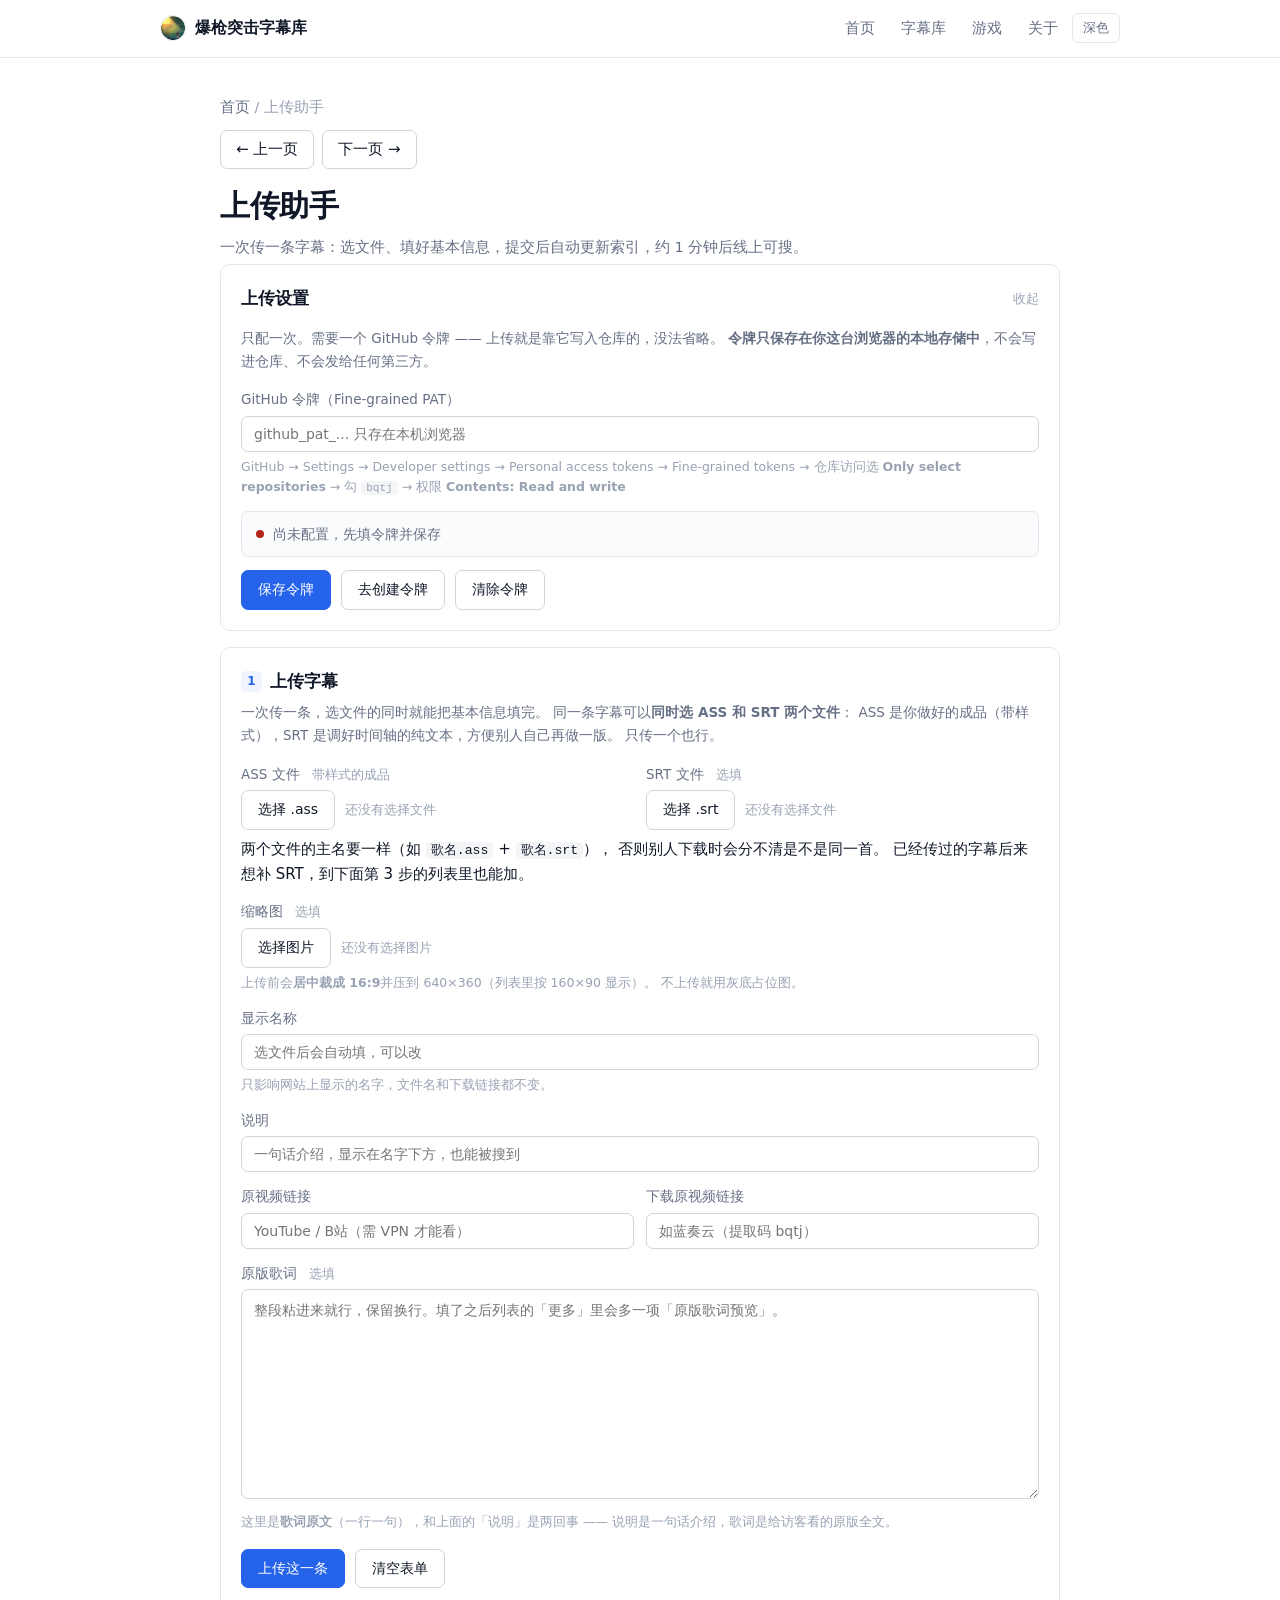
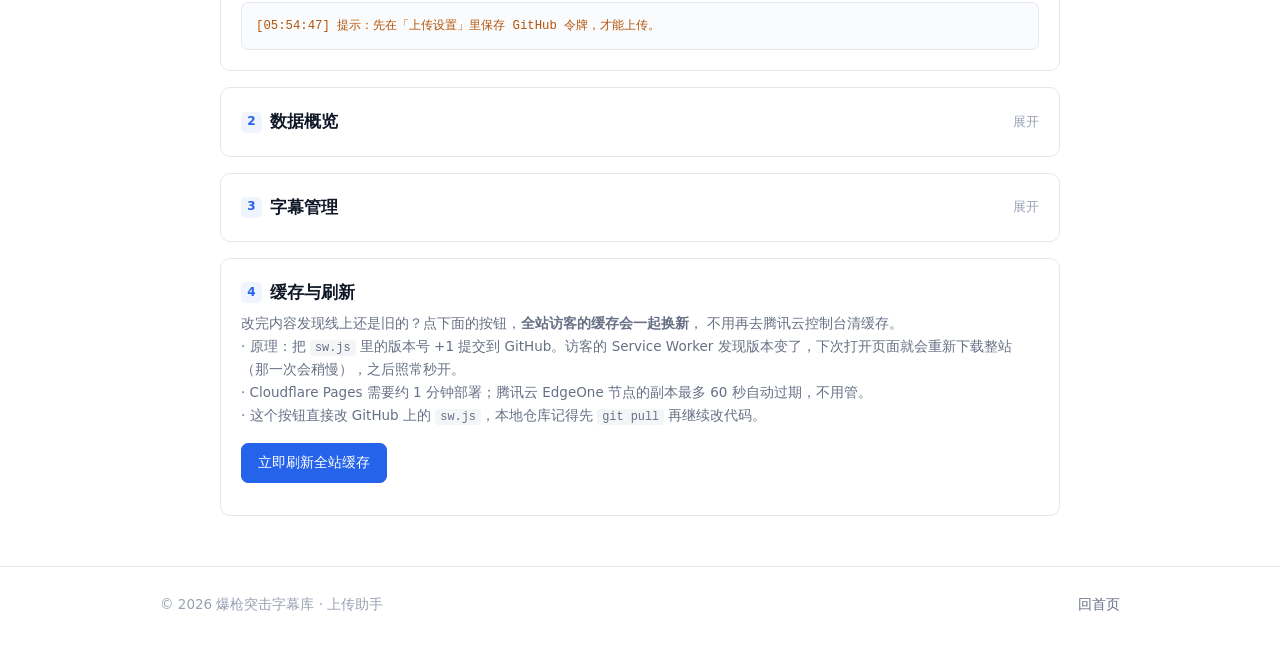
==== admin/index.html @ 5defbaf5 "fix(admin): 分页控件在页数 <=7 时全部列出，避免只跳过一个数字的省略号" ====
<!DOCTYPE html>
<html lang="zh-CN" data-theme="light">
<head>
<meta charset="UTF-8">
<meta name="viewport" content="width=device-width, initial-scale=1">
<title>上传助手 · 爆枪突击字幕库</title>
<meta name="robots" content="noindex, nofollow, noarchive">
<link rel="icon" type="image/png" sizes="32x32" href="/assets/img/favicon-32.png">
<link rel="apple-touch-icon" sizes="180x180" href="/assets/img/favicon-180.png">
<link rel="stylesheet" href="/assets/css/style.css?v=22">
</head>
<body>

<header class="site-header">
  <div class="container">
    <a class="brand" href="https://space.bilibili.com/1421373636" target="_blank" rel="noopener" title="爆枪突击的 B 站主页">
      <img class="brand-logo" src="/assets/img/logo.png" alt="">
      <span>爆枪突击字幕库</span>
    </a>
    <button class="icon-btn nav-toggle" id="navToggle" aria-label="菜单">菜单</button>
    <nav class="nav" id="siteNav">
      <a href="/" data-nav="home">首页</a>
      <a href="/subs/" data-nav="subs">字幕库</a>
      <a href="/games/" data-nav="games">游戏</a>
      <a href="/about" data-nav="about">关于</a>
      <button class="icon-btn" id="themeBtn" aria-label="切换主题">深色</button>
    </nav>
  </div>
</header>

<main class="admin-wrap">

  <div class="page-head">
    <div class="breadcrumb"><a href="/">首页</a> / 上传助手</div>
    <div class="hist-nav">
      <button class="hist-btn" type="button" data-hist="back" title="回上一个页面">← 上一页</button>
      <button class="hist-btn" type="button" data-hist="forward" title="前进到下一个页面">下一页 →</button>
    </div>
    <h1>上传助手</h1>
    <p>一次传一条字幕：选文件、填好基本信息，提交后自动更新索引，约 1 分钟后线上可搜。</p>
  </div>

  <!-- ============ 设置（默认折叠，没配过令牌时自动展开） ============ -->
  <details class="admin-card" id="setupCard">
    <summary>上传设置</summary>
    <p class="hint" style="margin-top:0">
      只配一次。需要一个 GitHub 令牌 —— 上传就是靠它写入仓库的，没法省略。
      <b>令牌只保存在你这台浏览器的本地存储中</b>，不会写进仓库、不会发给任何第三方。
    </p>

    <div class="field">
      <label for="token">GitHub 令牌（Fine-grained PAT）</label>
      <input class="input" type="password" id="token" autocomplete="off" spellcheck="false"
             placeholder="github_pat_... 只存在本机浏览器">
      <div class="tip">
        GitHub → Settings → Developer settings → Personal access tokens → Fine-grained tokens →
        仓库访问选 <b>Only select repositories</b> → 勾 <code>bqtj</code> → 权限 <b>Contents: Read and write</b>
      </div>
    </div>

    <div class="conn" id="connBox" style="margin-bottom:13px">
      <span class="dot-state"></span>
      <span class="conn-msg" id="connMsg">尚未配置</span>
    </div>

    <div class="file-actions">
      <button class="btn btn-primary" id="btnSave">保存令牌</button>
      <a class="btn" href="https://github.com/settings/personal-access-tokens/new" target="_blank" rel="noopener">去创建令牌</a>
      <button class="btn" id="btnForget">清除令牌</button>
    </div>
  </details>

  <!-- ============ ① 上传（一次一条） ============ -->
  <section class="admin-card">
    <h2><span class="num">1</span>上传字幕</h2>

    <p class="hint" style="margin-top:0">
      一次传一条，选文件的同时就能把基本信息填完。
      同一条字幕可以<b>同时选 ASS 和 SRT 两个文件</b>：
      ASS 是你做好的成品（带样式），SRT 是调好时间轴的纯文本，方便别人自己再做一版。
      只传一个也行。
    </p>

    <div class="field-row">
      <div class="field">
        <label for="upAss">ASS 文件 <span class="h2-tail">带样式的成品</span></label>
        <div class="filepick">
          <button class="btn" type="button" data-pick="upAss">选择 .ass</button>
          <span class="filepick-name" id="upAssName">还没有选择文件</span>
        </div>
        <input type="file" id="upAss" accept=".ass,.ssa" hidden>
      </div>
      <div class="field">
        <label for="upSrt">SRT 文件 <span class="h2-tail">选填</span></label>
        <div class="filepick">
          <button class="btn" type="button" data-pick="upSrt">选择 .srt</button>
          <span class="filepick-name" id="upSrtName">还没有选择文件</span>
        </div>
        <input type="file" id="upSrt" accept=".srt" hidden>
      </div>
    </div>
    <div class="tip" style="margin-top:-6px">
      两个文件的主名要一样（如 <code>歌名.ass</code> + <code>歌名.srt</code>），
      否则别人下载时会分不清是不是同一首。
      已经传过的字幕后来想补 SRT，到下面第 3 步的列表里也能加。
    </div>

    <div class="field" style="margin-top:14px">
      <label for="upThumb">缩略图 <span class="h2-tail">选填</span></label>
      <div class="filepick">
        <button class="btn" type="button" data-pick="upThumb">选择图片</button>
        <span class="filepick-name" id="upThumbName">还没有选择图片</span>
      </div>
      <input type="file" id="upThumb" accept="image/*" hidden>
      <div class="tip">
        上传前会<b>居中裁成 16:9</b>并压到 640×360（列表里按 160×90 显示）。
        不上传就用灰底占位图。
      </div>
    </div>
    <div class="preview" id="upThumbPreview" hidden></div>

    <div class="field" style="margin-top:14px">
      <label for="upName">显示名称</label>
      <input class="input" id="upName" maxlength="80" autocomplete="off"
             placeholder="选文件后会自动填，可以改">
      <div class="tip">只影响网站上显示的名字，文件名和下载链接都不变。</div>
    </div>

    <div class="field">
      <label for="upDesc">说明</label>
      <input class="input" id="upDesc" maxlength="120" autocomplete="off"
             placeholder="一句话介绍，显示在名字下方，也能被搜到">
    </div>

    <div class="field-row">
      <div class="field">
        <label for="upVideo">原视频链接</label>
        <input class="input" id="upVideo" autocomplete="off"
               placeholder="YouTube / B站（需 VPN 才能看）">
      </div>
      <div class="field">
        <label for="upVideoDl">下载原视频链接</label>
        <input class="input" id="upVideoDl" autocomplete="off"
               placeholder="如蓝奏云（提取码 bqtj）">
      </div>
    </div>

    <div class="field">
      <label for="upLyrics">原版歌词 <span class="h2-tail">选填</span></label>
      <textarea class="textarea" id="upLyrics" rows="8"
                placeholder="整段粘进来就行，保留换行。填了之后列表的「更多」里会多一项「原版歌词预览」。"></textarea>
      <div class="tip">
        这里是<b>歌词原文</b>（一行一句），和上面的「说明」是两回事 ——
        说明是一句话介绍，歌词是给访客看的原版全文。
      </div>
    </div>

    <div class="file-actions" style="margin-top:16px">
      <button class="btn btn-primary" id="btnUploadOne">上传这一条</button>
      <button class="btn" id="btnClearForm">清空表单</button>
    </div>

    <div class="log" id="log" hidden></div>
  </section>

  <!-- ============ ② 数据概览 + 下载统计（默认折叠） ============ -->
  <details class="admin-card" id="statCard">
    <summary><span class="num">2</span>数据概览</summary>
    <p class="hint" style="margin-top:0">
      下载次数来自访客的真实下载请求。同一访客 12 小时内重复下载同一个文件只计一次，
      所以这个数字更接近「有多少人下过」。
    </p>

    <div class="stats" id="overview" style="margin-bottom:16px">
      <div class="stat"><b>—</b><span>个字幕</span></div>
      <div class="stat"><b>—</b><span>次下载</span></div>
      <div class="stat"><b>—</b><span>最近更新</span></div>
    </div>

    <div class="card-tools">
      <input class="input" type="search" id="statSearch" autocomplete="off"
             placeholder="搜索文件名">
      <button class="btn btn-sm" id="btnReloadStats">刷新</button>
      <a class="btn btn-sm" href="/subs/?sort=count-desc">按下载量排序查看</a>
    </div>

    <div class="result-info" id="statSummary">加载中…</div>
    <div class="table-wrap" id="statTable"></div>
  </details>

  <!-- ============ ③ 字幕管理（展开需密码，默认折叠） ============ -->
  <details class="admin-card" id="mgCard">
    <summary><span class="num">3</span>字幕管理</summary>

    <!-- 未解锁：只显示这一块 -->
    <div id="mgLock">
      <p class="hint" style="margin-top:0">
        这一栏能删除字幕，所以展开时需要访问密码。
      </p>
      <div class="field">
        <label for="mgPwd">访问密码</label>
        <input class="input" type="password" id="mgPwd" autocomplete="off" spellcheck="false"
               placeholder="输入访问密码">
      </div>
      <div class="file-actions">
        <button class="btn btn-primary" id="mgUnlock">解锁</button>
      </div>
      <div class="result-info" id="mgLockMsg" style="margin-top:10px"></div>
    </div>

    <!-- 解锁后才显示 -->
    <div id="mgBody" hidden>
      <p class="hint" style="margin-top:0">
        改显示名称、写说明、填原版歌词、挂原视频 / 下载视频链接，或者删掉不要的字幕。
        <b>改名只改网站上显示的名字</b>，文件名和下载链接都不变。
        说明会显示在名字下方并能被搜索到；
        歌词填了之后，「更多」里才会多一项「原版歌词预览」；两个链接也是<b>填了才会</b>出现。
        每行下面的按钮能<b>补传 / 更换 / 移除 ASS、SRT</b> ——
        两个都有时，列表上的「下载」会让访客自己选。
        改动直接提交到 GitHub，Cloudflare 随后自动部署，约 1 分钟后生效。
      </p>

      <div class="card-tools">
        <input class="input" type="search" id="mgSearch" autocomplete="off"
               placeholder="搜索字幕名 / 说明">
        <button class="btn btn-sm" id="btnReloadMg">刷新列表</button>
        <span class="result-info" id="mgInfo"></span>
      </div>

      <div class="mg-list" id="mgList">
        <div class="result-info">加载中…</div>
      </div>

      <div class="log" id="mgLog" hidden></div>
    </div>
  </details>

  <!-- ============ ④ 缓存与刷新 ============ -->
  <section class="admin-card">
    <h2><span class="num">4</span>缓存与刷新</h2>
    <p class="hint" style="margin-top:0">
      改完内容发现线上还是旧的？点下面的按钮，<b>全站访客的缓存会一起换新</b>，
      不用再去腾讯云控制台清缓存。<br>
      · 原理：把 <code>sw.js</code> 里的版本号 +1 提交到 GitHub。访客的 Service Worker
      发现版本变了，下次打开页面就会重新下载整站（那一次会稍慢），之后照常秒开。<br>
      · Cloudflare Pages 需要约 1 分钟部署；腾讯云 EdgeOne 节点的副本最多 60 秒自动过期，不用管。<br>
      · 这个按钮直接改 GitHub 上的 <code>sw.js</code>，本地仓库记得先 <code>git pull</code> 再继续改代码。
    </p>
    <div class="file-actions">
      <button class="btn btn-primary" id="btnPurgeAll">立即刷新全站缓存</button>
    </div>
    <div class="result-info" id="purgeMsg" style="margin-top:10px"></div>
  </section>

</main>

<!-- 发送状态提示：每次和 GitHub 通信都会亮一下，用来看清请求到底发出去没有 -->
<div class="send-toast" id="sendToast" role="status" aria-live="polite" hidden></div>

<footer class="site-footer">
  <div class="container">
    <div>© <span data-year></span> 爆枪突击字幕库 · 上传助手</div>
    <div><a href="/">回首页</a></div>
  </div>
</footer>

<script src="/assets/js/config.js?v=4"></script>
<script src="/assets/js/site.js?v=24"></script>
<script src="/assets/js/admin.js?v=11"></script>
</body>
</html>
---- assets/css/style.css ----
/* ==========================================================================
   爆枪突击字幕库 — 全站样式
   设计原则：浅色默认、无渐变、无装饰性光晕，尽量简洁。
   改配色只需改下面这两个变量块。
   ========================================================================== */

/* 浅色（默认） */
:root {
  --bg: #ffffff;
  --bg-soft: #fafbfc;
  --surface: #ffffff;
  --surface-2: #f4f5f7;

  --border: #e4e7ec;
  --border-strong: #d0d5dd;

  --text: #101828;
  --text-muted: #667085;
  --text-dim: #98a2b3;

  --accent: #2563eb;
  --accent-soft: #eff4ff;
  --ok: #059669;
  --ok-soft: #ecfdf5;
  --warn: #b45309;
  --warn-soft: #fffbeb;
  --danger: #b42318;
  --danger-soft: #fef3f2;

  --code-bg: #f4f5f7;

  --radius: 10px;
  --radius-sm: 7px;

  --maxw: 1000px;
  --header-h: 58px;

  --font: system-ui, -apple-system, "Segoe UI", "Microsoft YaHei", "PingFang SC",
    "Hiragino Sans GB", sans-serif;
  --font-mono: ui-monospace, "Cascadia Code", Consolas, "Courier New", monospace;
}

/* 深色（用户手动切换后） */
html[data-theme="dark"] {
  --bg: #101216;
  --bg-soft: #14171c;
  --surface: #161a20;
  --surface-2: #1e232b;

  --border: #262c36;
  --border-strong: #39414e;

  --text: #e6e8ec;
  --text-muted: #98a1af;
  --text-dim: #6c7684;

  --accent: #5b91f5;
  --accent-soft: #172236;
  --ok: #34d399;
  --ok-soft: #10281f;
  --warn: #fbbf24;
  --warn-soft: #2a2210;
  --danger: #f97066;
  --danger-soft: #2d1513;

  --code-bg: #1b1f27;
}

/* 切换主题时，让全站元素用同一条过渡曲线一起变色。
   不加这段的话：本身就带 transition 的元素（.btn / .nav a / .icon-btn）在慢慢渐变，
   而 body、.file-row 这些没有 transition 的会瞬间跳变 ——
   切换的那一刹那画面是「有的还在浅色、有的已经黑了」的参差不齐。
   只在切换的 220ms 内挂上 html.theme-anim，所以不影响平时的 hover 动画。

   类名故意写两遍（html.theme-anim.theme-anim）把特异性提到 (0,2,1)。
   实测教训：只写一遍是 (0,1,1)，会和 .nav a / .hero-search input 这类
   「类+标签」选择器打平；它们在文件后面，按顺序反而盖住这里，
   结果那些元素仍旧瞬间跳变（测出来 input 的背景 60ms 就已经是终值）。

   故意不用 !important：文件末尾那条
   「prefers-reduced-motion 时 * { transition: none !important }」还要能生效。 */
html.theme-anim.theme-anim *,
html.theme-anim.theme-anim *::before,
html.theme-anim.theme-anim *::after {
  transition: background-color 0.18s ease, border-color 0.18s ease,
    color 0.18s ease, box-shadow 0.18s ease, fill 0.18s ease, stroke 0.18s ease;
}

* { box-sizing: border-box; }

/* hidden 属性必须能盖过我们自己写的 display。
   浏览器默认的 [hidden] { display: none } 特异性太低，会被 .file-actions{display:flex}
   这类规则覆盖 —— 结果「隐藏」的元素反而一直显示（裁剪框、上传按钮都踩过这个坑）。 */
[hidden] { display: none !important; }

body {
  margin: 0;
  min-height: 100vh;
  font-family: var(--font);
  font-size: 15px;
  line-height: 1.65;
  color: var(--text);
  background: var(--bg);
  -webkit-font-smoothing: antialiased;
}

a { color: var(--accent); text-decoration: none; }
a:hover { text-decoration: underline; }

img { max-width: 100%; display: block; }

/* 去掉浏览器给 <input type="search"> 画的原生清除按钮。
   不去掉的话，它会和字幕库自己那个「×」同时出现，看起来像两个删除号。
   注意：必须分开写 —— 如果在选择器列表里塞进引擎不认识的伪元素（比如 ::-ms-clear），
   整条规则会被直接丢弃，等于没写。 */
input[type="search"]::-webkit-search-cancel-button {
  -webkit-appearance: none;
  appearance: none;
  display: none;
}
input[type="search"]::-webkit-search-decoration {
  -webkit-appearance: none;
  appearance: none;
}

code, kbd { font-family: var(--font-mono); font-size: 0.88em; }
code {
  background: var(--code-bg);
  padding: 1px 5px;
  border-radius: 4px;
}
kbd {
  background: var(--code-bg);
  border: 1px solid var(--border);
  border-radius: 4px;
  padding: 0 5px;
  font-size: 0.85em;
}

.container {
  width: 100%;
  max-width: var(--maxw);
  margin: 0 auto;
  padding: 0 20px;
}

/* ============================ 顶部导航 ============================ */

.site-header {
  position: sticky;
  top: 0;
  z-index: 50;
  height: var(--header-h);
  display: flex;
  align-items: center;
  background: var(--bg);
  border-bottom: 1px solid var(--border);
}

.site-header .container {
  display: flex;
  align-items: center;
  gap: 16px;
}

.brand {
  display: flex;
  align-items: center;
  gap: 9px;
  font-weight: 600;
  font-size: 15.5px;
  color: var(--text);
  white-space: nowrap;
}
.brand:hover { text-decoration: none; }

.brand-logo {
  width: 26px;
  height: 26px;
  border-radius: 50%;
  object-fit: cover;
  flex: 0 0 auto;
  border: 1px solid var(--border);
}

.nav {
  display: flex;
  align-items: center;
  gap: 2px;
  margin-left: auto;
}

.nav a {
  padding: 6px 12px;
  border-radius: var(--radius-sm);
  color: var(--text-muted);
  font-size: 14.5px;
  transition: background 0.14s, color 0.14s;
  white-space: nowrap;
}
.nav a:hover { color: var(--text); background: var(--surface-2); text-decoration: none; }
.nav a.active { color: var(--accent); background: var(--accent-soft); font-weight: 500; }

/* ============================ 按钮 ============================ */

.btn {
  display: inline-flex;
  align-items: center;
  justify-content: center;
  gap: 6px;
  padding: 9px 16px;
  border-radius: var(--radius-sm);
  border: 1px solid var(--border-strong);
  background: var(--surface);
  color: var(--text);
  font-size: 14px;
  line-height: 1.4;   /* 必须显式设：<button> 默认 line-height:normal，而 <a> 会继承 body 的 1.65，两者高度会差 5px */
  font-weight: 500;
  font-family: inherit;
  cursor: pointer;
  transition: background 0.14s, border-color 0.14s, color 0.14s;
  white-space: nowrap;
}
.btn:hover { background: var(--surface-2); text-decoration: none; }
.btn:disabled { opacity: 0.45; cursor: not-allowed; }

.btn-primary {
  background: var(--accent);
  border-color: var(--accent);
  color: #fff;
}
.btn-primary:hover { background: var(--accent); filter: brightness(0.94); }

.btn-sm { padding: 6px 12px; font-size: 13px; }

.btn-danger { border-color: var(--danger); color: var(--danger); }
.btn-danger:hover { background: var(--danger-soft); border-color: var(--danger); }

.icon-btn {
  display: grid;
  place-items: center;
  padding: 5px 10px;
  border: 1px solid var(--border);
  border-radius: var(--radius-sm);
  background: var(--surface);
  color: var(--text-muted);
  cursor: pointer;
  font-size: 13px;
  font-family: inherit;
  transition: 0.14s;
}
.icon-btn:hover { color: var(--text); background: var(--surface-2); }

/* ============================ 首屏 ============================ */

.hero {
  padding: 68px 0 46px;
  text-align: center;
}

.hero h1 {
  margin: 0 0 14px;
  font-size: clamp(28px, 4.6vw, 42px);
  line-height: 1.2;
  font-weight: 700;
  letter-spacing: -0.5px;
}

.hero p.lead {
  margin: 0 auto 28px;
  max-width: 560px;
  color: var(--text-muted);
  font-size: clamp(14.5px, 1.8vw, 16.5px);
}

.hero-search {
  display: flex;
  gap: 8px;
  max-width: 540px;
  margin: 0 auto;
}

.hero-search input {
  flex: 1;
  padding: 11px 15px;
  border-radius: var(--radius-sm);
  border: 1px solid var(--border-strong);
  background: var(--surface);
  color: var(--text);
  font-size: 15px;
  font-family: inherit;
  outline: none;
  transition: border-color 0.14s, box-shadow 0.14s;
}
.hero-search input:focus {
  border-color: var(--accent);
  box-shadow: 0 0 0 3px var(--accent-soft);
}
.hero-search input::placeholder { color: var(--text-dim); }

/* ============================ 区块 ============================ */

.section { padding: 38px 0; }

.section-head {
  display: flex;
  align-items: flex-end;
  justify-content: space-between;
  gap: 16px;
  margin-bottom: 18px;
  flex-wrap: wrap;
}

.section-head h2 {
  margin: 0;
  font-size: 19px;
  font-weight: 600;
}

.section-head .sub {
  margin: 2px 0 0;
  color: var(--text-muted);
  font-size: 13.5px;
}

/* ============================ 页头 ============================ */

.page-head { padding: 38px 0 4px; }

.page-head h1 {
  margin: 0 0 6px;
  font-size: clamp(23px, 3.2vw, 30px);
  font-weight: 700;
  letter-spacing: -0.3px;
}

.page-head p {
  margin: 0;
  color: var(--text-muted);
  font-size: 14.5px;
}

.breadcrumb {
  font-size: 14.5px;
  color: var(--text-dim);
  margin-bottom: 10px;
}
.breadcrumb a { color: var(--text-muted); font-weight: 500; }

/* 面包屑下面那对「上一页 / 下一页」箭头（点击委托在 site.js）。
   用户要求「返回调大」：整个站上唯一用来「返回」的就是上面那条面包屑，
   所以面包屑字号也一并调大，而这对按钮比它再大一点、给足点击区域。
   放在每个带面包屑的页面上（含三个 JS 渲染的详情页）—— 只放管理页的话，
   点「上一页」退到没按钮的页面后，「下一页」就再也找不回来了。 */
.hist-nav { display: flex; gap: 8px; margin: 0 0 12px; }
.hist-btn {
  display: inline-flex;
  align-items: center;
  gap: 6px;
  padding: 8px 15px;
  border: 1px solid var(--border-strong);
  border-radius: var(--radius-sm);
  background: var(--surface);
  color: var(--text);
  font-family: inherit;
  font-size: 15px;
  font-weight: 500;
  line-height: 1.4;      /* <button> 默认 normal，与 <a> 不一行 */
  cursor: pointer;
  transition: background 0.14s, border-color 0.14s, color 0.14s;
}
.hist-btn:hover { background: var(--surface-2); border-color: var(--accent); color: var(--accent); }
.hist-btn:active { background: var(--accent-soft); }

/* ============================ 提示条 ============================ */

.notice {
  display: flex;
  gap: 10px;
  padding: 13px 16px;
  border-radius: var(--radius-sm);
  background: var(--bg-soft);
  border: 1px solid var(--border);
  color: var(--text-muted);
  font-size: 13.5px;
  margin: 16px 0;
  line-height: 1.7;
}
.notice b { color: var(--text); }

/* ============================ 工具栏 ============================ */

.toolbar {
  position: sticky;
  top: var(--header-h);
  z-index: 20;
  padding: 12px 0;
  background: var(--bg);
  border-bottom: 1px solid var(--border);
  margin-bottom: 18px;
}

.toolbar-row {
  display: flex;
  gap: 9px;
  flex-wrap: wrap;
  align-items: center;
}

.search-box {
  position: relative;
  flex: 1 1 300px;
  min-width: 200px;
}

.search-box input {
  width: 100%;
  padding: 10px 36px 10px 13px;
  border-radius: var(--radius-sm);
  border: 1px solid var(--border-strong);
  background: var(--surface);
  color: var(--text);
  font-size: 14.5px;
  font-family: inherit;
  outline: none;
  transition: border-color 0.14s, box-shadow 0.14s;
}
.search-box input:focus {
  border-color: var(--accent);
  box-shadow: 0 0 0 3px var(--accent-soft);
}
.search-box input::placeholder { color: var(--text-dim); }

.search-box .s-clear {
  position: absolute;
  right: 7px;
  top: 50%;
  transform: translateY(-50%);
  border: 0;
  background: none;
  color: var(--text-dim);
  cursor: pointer;
  font-size: 15px;
  line-height: 1;
  padding: 4px 6px;
  border-radius: 4px;
  display: none;
}
.search-box .s-clear:hover { color: var(--text); background: var(--surface-2); }
.search-box.has-value .s-clear { display: block; }

select.control {
  padding: 10px 34px 10px 12px;
  border-radius: var(--radius-sm);
  border: 1px solid var(--border-strong);
  background: var(--surface);
  color: var(--text);
  font-size: 14px;
  font-family: inherit;
  cursor: pointer;
  outline: none;

  /* appearance:none 才能让圆角完全由我们控制（各系统/浏览器一致）。
     代价是原生的小箭头也没了，所以下面用 SVG 自己画一个。 */
  appearance: none;
  -webkit-appearance: none;
  background-image: url("data:image/svg+xml;charset=utf-8,%3Csvg xmlns='http://www.w3.org/2000/svg' width='12' height='8'%3E%3Cpath fill='none' stroke='%23667085' stroke-width='1.6' stroke-linecap='round' stroke-linejoin='round' d='M1 1.5 6 6.5 11 1.5'/%3E%3C/svg%3E");
  background-repeat: no-repeat;
  background-position: right 12px center;
}
select.control:focus { border-color: var(--accent); }

/* 注意：下拉「展开后的选项列表」是操作系统原生渲染的，网页 CSS 改不了它的圆角。
   所以排序那一处改用自定义下拉（见 site.js 的 initDropdown）。 */

/* ============================ 自定义下拉 ============================ */

.dropdown { position: relative; }

.dropdown-toggle {
  display: inline-flex;
  align-items: center;
  justify-content: space-between;
  gap: 10px;
  min-width: 116px;
  padding: 10px 12px;
  border-radius: var(--radius-sm);
  border: 1px solid var(--border-strong);
  background: var(--surface);
  color: var(--text);
  font-size: 14px;
  font-family: inherit;
  line-height: 1.4;
  cursor: pointer;
  white-space: nowrap;
  transition: border-color 0.14s, box-shadow 0.14s;
}
.dropdown-toggle:hover { border-color: var(--text-dim); }
.dropdown-toggle:focus-visible,
.dropdown-toggle[aria-expanded="true"] {
  border-color: var(--accent);
  box-shadow: 0 0 0 3px var(--accent-soft);
  outline: none;
}

.dropdown-arrow {
  flex: 0 0 auto;
  width: 8px;
  height: 8px;
  border-right: 1.6px solid var(--text-muted);
  border-bottom: 1.6px solid var(--text-muted);
  transform: translateY(-2px) rotate(45deg);
  transition: transform 0.16s;
}
.dropdown-toggle[aria-expanded="true"] .dropdown-arrow {
  transform: translateY(1px) rotate(-135deg);
}

/* 展开后的列表：圆角 + 跟站点同一套配色 —— 这正是原生 select 做不到的地方 */
.dropdown-menu {
  position: absolute;
  top: calc(100% + 5px);
  right: 0;
  z-index: 40;
  min-width: 100%;
  margin: 0;
  padding: 5px;
  list-style: none;
  background: var(--surface);
  border: 1px solid var(--border-strong);
  border-radius: var(--radius-sm);
  box-shadow: 0 10px 24px rgba(16, 24, 40, 0.1);
  max-height: 300px;
  overflow: auto;
}

.dropdown-item {
  padding: 8px 10px;
  border-radius: 5px;
  font-size: 13.5px;
  color: var(--text);
  cursor: pointer;
  white-space: nowrap;
}
.dropdown-item:hover { background: var(--surface-2); }
.dropdown-item[aria-selected="true"] {
  color: var(--accent);
  background: var(--accent-soft);
  font-weight: 500;
}

.result-info {
  color: var(--text-muted);
  font-size: 13.5px;
  margin-bottom: 12px;
}
.result-info b { color: var(--text); }

/* ============================ 文件列表 ============================ */

.file-list {
  display: flex;
  flex-direction: column;
  gap: 7px;
}

.file-row {
  display: flex;
  align-items: center;
  gap: 12px;
  padding: 11px 14px;
  background: var(--surface);
  border: 1px solid var(--border);
  border-radius: var(--radius-sm);
  transition: border-color 0.14s;
}
.file-row:hover { border-color: var(--border-strong); }

/* 整行可点（→ 字幕详情页，点击委托在 subs.js）：
   给个可点的光标 + 接近游戏页卡片的 hover 反馈，
   否则鼠标扫过没有任何提示，看不出这行能点。 */
.file-row[data-href] { cursor: pointer; }
.file-row[data-href]:hover { background: var(--surface-2); }

/* 缩略图（有图时替掉格式徐章）。固定成 160×90（16:9）。
   没有缩略图的行用同样尺寸的 .placeholder 占位，这样列表左边缘永远对齐。 */
.file-thumb {
  flex: 0 0 auto;
  width: 160px;
  height: 90px;
  border-radius: 6px;
  border: 1px solid var(--border);
  object-fit: cover;
  background: var(--surface-2);
}

.file-thumb.placeholder {
  display: grid;
  place-items: center;
  font-family: var(--font-mono);
  font-size: 12px;
  font-weight: 600;
  text-transform: uppercase;
  letter-spacing: 0.3px;
  color: var(--text-muted);
}
.file-thumb.placeholder.ass,
.file-thumb.placeholder.ssa { color: var(--accent); }
.file-thumb.placeholder.srt,
.file-thumb.placeholder.vtt { color: var(--ok); }

.file-badge {
  flex: 0 0 auto;
  width: 42px;
  height: 32px;
  border-radius: 5px;
  display: grid;
  place-items: center;
  font-family: var(--font-mono);
  font-size: 11px;
  font-weight: 600;
  text-transform: uppercase;
  letter-spacing: 0.3px;
  background: var(--surface-2);
  border: 1px solid var(--border);
  color: var(--text-muted);
}
.file-badge.ass, .file-badge.ssa { color: var(--accent); }
.file-badge.srt, .file-badge.vtt { color: var(--ok); }

.file-main { flex: 1; min-width: 0; }

.file-name {
  font-weight: 500;
  font-size: 14.5px;
  word-break: break-word;
  line-height: 1.45;
}
/* 名字是进详情页的链接。必须显式压住全局的 a { color: var(--accent) }，
   不然整个字幕库全是蓝字。 */
a.file-name { display: inline-block; color: inherit; text-decoration: none; }
a.file-name:hover { color: var(--accent); text-decoration: underline; }
.file-name mark {
  background: var(--warn-soft);
  color: var(--warn);
  border-radius: 3px;
  padding: 0 2px;
}

.file-sub {
  display: flex;
  gap: 9px;
  flex-wrap: wrap;
  align-items: center;
  margin-top: 3px;
  color: var(--text-dim);
  font-size: 12.5px;
}

/* 管理员写的说明（在文件名下方） */
.file-desc {
  margin-top: 3px;
  color: var(--text-muted);
  font-size: 13px;
  line-height: 1.6;
  word-break: break-word;
}

.file-actions { display: flex; gap: 10px; flex: 0 0 auto; }

/* 「更多」按钮复制成功时会变成「已复制」（3 字），给个最小宽度免得按钮跳一下宽度 */
.more [data-act="more"] { min-width: 66px; }

/* 「更多」菜单 */
.more { position: relative; }

.more-menu {
  position: absolute;
  right: 0;
  top: calc(100% + 6px);
  z-index: 30;
  min-width: 156px;
  padding: 5px;
  display: flex;
  flex-direction: column;
  gap: 2px;
  background: var(--surface);
  border: 1px solid var(--border-strong);
  border-radius: var(--radius-sm);
  box-shadow: 0 10px 24px rgba(16, 24, 40, 0.1);
}
/* 下边放不下时由 bindMoreMenu 挂上 drop-up，改成往上弹 */
.more-menu.drop-up { top: auto; bottom: calc(100% + 6px); }

.more-item {
  display: flex;
  align-items: center;
  gap: 8px;
  padding: 8px 10px;
  border: 0;
  border-radius: 5px;
  background: none;
  color: var(--text);
  font-family: inherit;
  font-size: 13.5px;
  text-align: left;
  white-space: nowrap;
  cursor: pointer;
}
.more-item:hover { background: var(--surface-2); text-decoration: none; }

/* 复制成功后的短暂提示（比单纯变文字更显眼） */
.more-item.copied { color: var(--ok); }

/* 「下载」二选一菜单：一条字幕同时有 ASS 和 SRT 时才出现。
   比普通「更多」菜单宽，而且每项要写清楚两个版本的区别，
   所以允许换行（.more-item 默认是 nowrap）。 */
.more-dl .more-menu { min-width: 238px; }
.more-dl .dl-item {
  flex-direction: column;
  align-items: flex-start;
  gap: 1px;
  white-space: normal;
}
.dl-kind { font-family: var(--font-mono); font-size: 13.5px; font-weight: 600; }
.dl-hint { font-size: 12px; color: var(--text-muted); line-height: 1.5; }

/* 菜单项里的提示看不到（菜单已收起），会挂到「更多」按钮上，这里给它同样的绿色 */
.btn.copied {
  color: var(--ok);
  border-color: var(--ok);
  background: var(--ok-soft);
}

.more-num {
  color: var(--text-dim);
  font-family: var(--font-mono);
  font-size: 11.5px;
}

.tag {
  display: inline-flex;
  align-items: center;
  padding: 1px 8px;
  border-radius: 4px;
  font-size: 12px;
  background: var(--surface-2);
  border: 1px solid var(--border);
  color: var(--text-muted);
  white-space: nowrap;
}

.count-badge {
  display: inline-flex;
  align-items: center;
  padding: 1px 8px;
  border-radius: 4px;
  font-size: 12px;
  background: var(--ok-soft);
  border: 1px solid var(--border);
  color: var(--ok);
  white-space: nowrap;
}

/* ============================ 空态 / 加载 ============================ */

.empty {
  padding: 56px 20px;
  text-align: center;
  color: var(--text-muted);
  border: 1px dashed var(--border-strong);
  border-radius: var(--radius);
}
.empty .big { font-size: 15px; font-weight: 600; color: var(--text-dim); margin-bottom: 8px; }
.empty h3 { margin: 0 0 6px; color: var(--text); font-size: 16px; font-weight: 600; }
.empty p { margin: 0 auto; font-size: 14px; max-width: 520px; }

.spinner {
  width: 22px;
  height: 22px;
  margin: 36px auto;
  border: 2px solid var(--border-strong);
  border-top-color: var(--accent);
  border-radius: 50%;
  animation: spin 0.7s linear infinite;
}
@keyframes spin { to { transform: rotate(360deg); } }

/* ============================ 分页 ============================ */

.pager {
  display: flex;
  gap: 5px;
  justify-content: center;
  align-items: center;
  flex-wrap: wrap;
  margin: 26px 0 8px;
}
.pager button {
  min-width: 34px;
  height: 34px;
  padding: 0 10px;
  border-radius: var(--radius-sm);
  border: 1px solid var(--border);
  background: var(--surface);
  color: var(--text-muted);
  font-family: inherit;
  font-size: 13.5px;
  cursor: pointer;
  transition: 0.14s;
}
.pager button:hover:not(:disabled) { background: var(--surface-2); color: var(--text); }
.pager button.active {
  background: var(--accent);
  border-color: var(--accent);
  color: #fff;
  font-weight: 600;
}
.pager button:disabled { opacity: 0.35; cursor: not-allowed; }
.pager .gap { color: var(--text-dim); padding: 0 3px; }

/* ============================ 页脚 ============================ */

.site-footer {
  margin-top: 50px;
  padding: 26px 0 38px;
  border-top: 1px solid var(--border);
  color: var(--text-dim);
  font-size: 13.5px;
}
.site-footer .container {
  display: flex;
  justify-content: space-between;
  gap: 16px;
  flex-wrap: wrap;
}
.site-footer a { color: var(--text-muted); }
.site-footer a:hover { color: var(--accent); }

/* ==========================================================================
   上传助手 /admin/
   ========================================================================== */

.admin-wrap { max-width: 880px; margin: 0 auto; padding: 0 20px; }

.admin-card {
  background: var(--surface);
  border: 1px solid var(--border);
  border-radius: var(--radius);
  padding: 20px;
  margin-bottom: 16px;
}

.admin-card > h2 {
  margin: 0 0 6px;
  font-size: 16.5px;
  font-weight: 600;
  display: flex;
  align-items: center;
  gap: 8px;
}
.admin-card > h2 .num,
details.admin-card > summary .num {
  width: 21px;
  height: 21px;
  border-radius: 5px;
  display: grid;
  place-items: center;
  background: var(--accent-soft);
  color: var(--accent);
  font-size: 12px;
  font-weight: 700;
  flex: 0 0 auto;
}
.admin-card > p.hint {
  margin: 0 0 16px;
  color: var(--text-muted);
  font-size: 13.5px;
  line-height: 1.7;
}

/* 卡片内的工具行：搜索框 + 按钮 + 计数 */
.card-tools {
  display: flex;
  gap: 8px;
  flex-wrap: wrap;
  align-items: center;
  margin-bottom: 14px;
}
.card-tools .input { flex: 1 1 200px; width: auto; }
.card-tools .result-info { margin: 0; }

.field { margin-bottom: 13px; }
.field label {
  display: block;
  margin-bottom: 5px;
  font-size: 13.5px;
  color: var(--text-muted);
}
.field .tip { font-size: 12.5px; color: var(--text-dim); margin-top: 5px; line-height: 1.65; }

.input, .textarea, select.input {
  width: 100%;
  padding: 9px 12px;
  border-radius: var(--radius-sm);
  border: 1px solid var(--border-strong);
  background: var(--bg);
  color: var(--text);
  font-size: 14px;
  font-family: inherit;
  outline: none;
  transition: border-color 0.14s, box-shadow 0.14s;
}
.input:focus, .textarea:focus {
  border-color: var(--accent);
  box-shadow: 0 0 0 3px var(--accent-soft);
}

/* 多行输入（如游戏的「详细介绍」）。
   只允许竖向拉：允许横向拉的话，用户一拖就把整页撑出横向滚动条。 */
.textarea { resize: vertical; min-height: 104px; line-height: 1.7; }

.field-row { display: flex; gap: 12px; flex-wrap: wrap; }
.field-row > .field { flex: 1 1 220px; margin-bottom: 13px; }

/* 拖拽区 */
.drop {
  border: 1.5px dashed var(--border-strong);
  border-radius: var(--radius);
  padding: 36px 20px;
  text-align: center;
  cursor: pointer;
  transition: 0.16s;
  background: var(--bg-soft);
}
.drop:hover, .drop.over {
  border-color: var(--accent);
  background: var(--accent-soft);
}
.drop b { display: block; margin-bottom: 4px; font-size: 15px; font-weight: 600; }
.drop span { color: var(--text-dim); font-size: 13px; font-family: var(--font-mono); }

/* 待上传文件行 */
.up-list { display: flex; flex-direction: column; gap: 7px; margin-top: 14px; }

.up-row {
  display: flex;
  align-items: center;
  gap: 11px;
  padding: 10px 13px;
  border-radius: var(--radius-sm);
  background: var(--bg-soft);
  border: 1px solid var(--border);
  flex-wrap: wrap;
}

.up-icon {
  flex: 0 0 auto;
  min-width: 40px;
  padding: 3px 6px;
  border-radius: 5px;
  text-align: center;
  font-family: var(--font-mono);
  font-size: 11px;
  font-weight: 600;
  text-transform: uppercase;
  background: var(--surface-2);
  border: 1px solid var(--border);
  color: var(--text-muted);
}

.up-row .up-main { flex: 1 1 220px; min-width: 0; }
.up-row .up-name { font-size: 13.8px; font-weight: 500; word-break: break-all; line-height: 1.4; }
.up-row .up-sub {
  display: flex;
  gap: 8px;
  flex-wrap: wrap;
  align-items: center;
  margin-top: 3px;
  font-size: 12.5px;
  color: var(--text-dim);
}
.up-row .up-act { display: flex; gap: 6px; flex: 0 0 auto; }

/* 字幕管理列表 */
.mg-list { display: flex; flex-direction: column; gap: 10px; }

.mg-row {
  padding: 12px 14px;
  border: 1px solid var(--border);
  border-radius: var(--radius-sm);
  background: var(--bg-soft);
}

.mg-row .mg-head { display: flex; align-items: center; gap: 11px; }
.mg-row .mg-toggle { flex: 0 0 auto; margin-left: auto; }
/* ⚠️ .mg-row / .mg-head 是游戏管理页也用的类名，下面这一整段只在字幕管理
   （#mgList）里生效 —— 不然游戏列表的整行会白得一个手型光标，
   而它其实点不动（那边没有展开/收起这回事）。 */
#mgList .mg-head { cursor: pointer; }

/* 每行默认**收起**（用户反馈「现在显示的太多，不好找」）——
   一行摊开是六个输入框 + 一排按钮，接近 600px 高，93 条根本翻不动。
   点「编辑」（或点整行头部）才展开，再点一次「收起」。
   ⚠️ 收起只是 display:none：输入框仍在 DOM 里，所以
   captureDrafts() 收集未保存内容、以及草稿回填都不受影响。 */
#mgList .mg-row:not(.open) .mg-edit,
#mgList .mg-row:not(.open) .mg-tools,
#mgList .mg-row:not(.open) .mg-crop { display: none; }

/* 管理行左侧的缩略图预览（与公开列表同尺寸） */
.mg-row .mg-thumb {
  flex: 0 0 auto;
  width: 160px;
  height: 90px;
  border-radius: 6px;
  border: 1px solid var(--border);
  background: var(--surface-2);
  display: grid;
  place-items: center;
  overflow: hidden;
  font-family: var(--font-mono);
  font-size: 11px;
  font-weight: 600;
  text-transform: uppercase;
  letter-spacing: 0.3px;
  color: var(--text-muted);
}
.mg-row .mg-thumb img { width: 100%; height: 100%; object-fit: cover; }

/* 缩略图操作行 */
.mg-tools {
  display: flex;
  gap: 8px;
  flex-wrap: wrap;
  align-items: center;
  margin-top: 9px;
}
.mg-note { font-size: 12.5px; color: var(--text-dim); }
.mg-note.err { color: var(--danger); }

/* 待确认的裁剪预览 */
.mg-crop {
  display: flex;
  gap: 12px;
  align-items: center;
  flex-wrap: wrap;
  margin-top: 10px;
  padding: 10px 12px;
  border: 1px solid var(--border);
  border-radius: var(--radius-sm);
  background: var(--surface);
}
.mg-crop-img {
  width: 320px;
  height: 180px;
  object-fit: cover;
  border-radius: 5px;
  border: 1px solid var(--border);
  flex: 0 0 auto;
}
.mg-crop-side { flex: 1 1 230px; min-width: 0; }
.mg-crop-note {
  font-size: 12.5px;
  color: var(--text-muted);
  line-height: 1.7;
  margin-bottom: 9px;
}

.mg-row .mg-edit {
  display: flex;
  flex-direction: column;
  gap: 8px;
  margin-top: 11px;
}
.mg-row .mg-edit .input { width: 100%; background: var(--surface); }
.mg-row .mg-btns { display: flex; gap: 8px; flex-wrap: wrap; margin-top: 2px; }

/* 原版歌词：单独一块、能往下展开的文本框。
   用户明确要求「添加原歌词时应该往下打开，而不是一行输出完，和描述分开」——
   所以它是一块带虚线框的独立区域，夹在「说明」和「链接」之间。 */
.mg-row .mg-lyrics {
  margin-top: 3px;
  padding: 10px 12px;
  border: 1px dashed var(--border-strong);
  border-radius: var(--radius-sm);
  background: var(--surface);
}
.mg-lyrics-head {
  display: flex;
  flex-wrap: wrap;
  align-items: baseline;
  gap: 6px;
  margin-bottom: 7px;
  font-size: 12.5px;
  color: var(--text-muted);
}
.mg-lyrics-head .h2-tail { margin-left: 0; font-size: 12px; }
.mg-row .mg-lyrics .textarea {
  width: 100%;
  min-height: 96px;
  font-size: 13.5px;
  line-height: 1.75;
}

/* 这条字幕现有的文件版本（ASS / SRT） */
.mg-variants { display: inline-flex; align-items: center; gap: 5px; }
.mg-variants b {
  padding: 2px 7px;
  border: 1px solid var(--border);
  border-radius: 4px;
  background: var(--surface);
  font-family: var(--font-mono);
  font-size: 11.5px;
  font-weight: 600;
  color: var(--text-muted);
}
.mg-variants .v-ass { border-color: var(--accent); background: var(--accent-soft); color: var(--accent); }
.mg-variants .v-srt { border-color: var(--ok); background: var(--ok-soft); color: var(--ok); }
.mg-variants .v-none { color: var(--text-dim); }

/* ============================ 原版歌词页 ============================ */
/* /subs/lyrics/?id=xxx —— 从列表「更多 → 原版歌词预览」点进来看到的那一页 */

.ly-meta {
  display: flex;
  flex-wrap: wrap;
  gap: 7px;
  margin: 10px 0 2px;
  font-size: 13px;
  color: var(--text-dim);
}

.ly-sec {
  margin-top: 16px;
  padding: 18px 20px;
  background: var(--surface);
  border: 1px solid var(--border);
  border-radius: var(--radius);
}
.ly-sec > h2 { margin: 0 0 10px; font-size: 16px; font-weight: 600; }

/* 歌词是站主粘进来的纯文本，靠 pre-wrap 保留换行（不用 <br> 拼） */
.ly-text {
  white-space: pre-wrap;
  word-break: break-word;
  font-size: 14.5px;
  line-height: 1.95;
  color: var(--text);
}

.ly-actions {
  display: flex;
  flex-wrap: wrap;
  gap: 10px;
  margin-top: 18px;
}

.state {
  display: inline-flex;
  align-items: center;
  padding: 1px 8px;
  border-radius: 4px;
  font-size: 11.5px;
  font-weight: 500;
  border: 1px solid var(--border);
  background: var(--surface-2);
  color: var(--text-dim);
}
.state.ok { background: var(--ok-soft); color: var(--ok); }
.state.err { background: var(--danger-soft); color: var(--danger); }
.state.busy { background: var(--accent-soft); color: var(--accent); }
.state.skip, .state.wait { background: var(--surface-2); color: var(--text-dim); }

.bar {
  height: 3px;
  border-radius: 999px;
  background: var(--surface-2);
  overflow: hidden;
  margin-top: 6px;
}
.bar > i {
  display: block;
  height: 100%;
  width: 0;
  background: var(--accent);
  transition: width 0.2s;
}

/* 连接状态 */
.conn {
  display: flex;
  align-items: center;
  gap: 9px;
  padding: 11px 14px;
  border-radius: var(--radius-sm);
  background: var(--bg-soft);
  border: 1px solid var(--border);
  font-size: 13.5px;
  flex-wrap: wrap;
}
.conn .dot-state {
  width: 8px;
  height: 8px;
  border-radius: 50%;
  background: var(--text-dim);
  flex: 0 0 auto;
}
.conn.on .dot-state { background: var(--ok); }
.conn.off .dot-state { background: var(--danger); }
.conn .conn-msg { flex: 1 1 190px; color: var(--text-muted); }
.conn .conn-msg b { color: var(--text); }

/* 发送状态提示（两个管理页共用）。
   每次和 GitHub 通信都会亮一下 —— 国内访问 api.github.com 经常慢或超时，
   得能一眼看出「请求到底发出去没有、GitHub 有没有回应」。
   固定在底部中间，pointer-events:none 所以不挡操作。 */
.send-toast {
  position: fixed;
  left: 50%;
  bottom: 18px;
  transform: translateX(-50%);
  z-index: 60;
  max-width: min(92vw, 460px);
  padding: 9px 16px;
  border-radius: 999px;
  border: 1px solid var(--border-strong);
  background: var(--surface);
  color: var(--text);
  font-size: 13.5px;
  line-height: 1.5;
  text-align: center;
  box-shadow: 0 10px 26px rgba(16, 24, 40, 0.18);
  pointer-events: none;
}
.send-toast.sending { border-color: var(--accent); color: var(--accent); }
.send-toast.ok { border-color: var(--ok); color: var(--ok); }
.send-toast.bad { border-color: var(--danger); color: var(--danger); }

/* 保存/发送类按钮的忙碌态：禁用后文字换成「发送中…」，避免连点发两次 */
.btn[aria-busy="true"] { opacity: 0.7; cursor: default; }

/* 日志 / 代码块 */
.log {
  margin-top: 14px;
  max-height: 250px;
  overflow: auto;
  padding: 12px 14px;
  border-radius: var(--radius-sm);
  background: var(--bg-soft);
  border: 1px solid var(--border);
  font-family: var(--font-mono);
  font-size: 12.3px;
  line-height: 1.8;
  color: var(--text-muted);
  white-space: pre-wrap;
  word-break: break-all;
}
.log .l-ok { color: var(--ok); }
.log .l-err { color: var(--danger); }
.log .l-info { color: var(--accent); }
.log .l-warn { color: var(--warn); }

/* ============================ 下载统计表 ============================ */

.table-wrap { overflow-x: auto; }

.stat-table {
  width: 100%;
  border-collapse: collapse;
  font-size: 13.5px;
}
.stat-table th,
.stat-table td {
  padding: 9px 11px;
  text-align: left;
  border-bottom: 1px solid var(--border);
  vertical-align: top;
}
.stat-table th {
  color: var(--text-dim);
  font-weight: 500;
  font-size: 12.5px;
  white-space: nowrap;
}
.stat-table td.num {
  text-align: right;
  font-family: var(--font-mono);
  font-weight: 600;
  white-space: nowrap;
}
.stat-table tbody tr:hover td { background: var(--bg-soft); }
.stat-table .path-cell {
  font-family: var(--font-mono);
  font-size: 11.5px;
  color: var(--text-dim);
  word-break: break-all;
}
.stat-table .bar-cell { width: 80px; }
.stat-table .mini-bar {
  height: 4px;
  border-radius: 999px;
  background: var(--accent);
  min-width: 3px;
}

/* ============================ 概览小卡片 ============================ */

.stats {
  display: grid;
  grid-template-columns: repeat(auto-fit, minmax(140px, 1fr));
  gap: 10px;
}

.stat {
  background: var(--bg-soft);
  border: 1px solid var(--border);
  border-radius: var(--radius);
  padding: 16px 14px;
  text-align: center;
}
.stat b {
  display: block;
  font-size: 22px;
  font-weight: 700;
  color: var(--accent);
  font-variant-numeric: tabular-nums;
}
.stat span {
  display: block;
  margin-top: 2px;
  color: var(--text-muted);
  font-size: 12.5px;
}

/* ============================ 折叠块 ============================ */

details.admin-card > summary {
  cursor: pointer;
  font-size: 16.5px;
  font-weight: 600;
  list-style: none;
  display: flex;
  align-items: center;
  gap: 8px;
}
details.admin-card > summary::-webkit-details-marker { display: none; }
details.admin-card > summary::after {
  content: '展开';
  margin-left: auto;
  font-size: 12.5px;
  font-weight: 400;
  color: var(--text-dim);
}
details.admin-card[open] > summary::after { content: '收起'; }
details.admin-card[open] > summary { margin-bottom: 14px; }

/* ============================ 游戏页 ============================ */

.game-list { display: flex; flex-direction: column; gap: 12px; }

/* 整张卡片 = 一个进详情页的链接。

   2026-09-21 的两次修改（都是用户反馈）：
   1. 以前头部点一下是「展开截图」，云盘一多下面会排出一行「复制提取码 xxx」按钮，很难看。
      截图和详细介绍移到了详情页。
   2. 后来连下面那排「选择云盘下载 + 查看详情」也去掉了（「移除下面两个，必须打开详情」）——
      现在整张卡只有 .game-head，点哪里都进详情页。

   注意：.game-head 现在是唯一可见块，**四角都要圆**。 */
.game-card {
  background: var(--surface);
  border: 1px solid var(--border);
  border-radius: var(--radius-sm);
  transition: border-color 0.14s;
}
.game-card:hover { border-color: var(--border-strong); }

.game-head {
  display: flex;
  align-items: center;
  gap: 12px;
  padding: 11px 14px;
  border-radius: var(--radius-sm);
  color: var(--text);
  text-decoration: none;
}
.game-head:hover { background: var(--surface-2); text-decoration: none; }
.game-head:focus-visible {
  outline: none;
  box-shadow: inset 0 0 0 3px var(--accent-soft);
}

.game-cover {
  flex: 0 0 auto;
  width: 160px;
  height: 90px;
  border-radius: 6px;
  border: 1px solid var(--border);
  object-fit: cover;
  background: var(--surface-2);
}
.game-cover.placeholder {
  display: grid;
  place-items: center;
  font-family: var(--font-mono);
  font-size: 12px;
  font-weight: 600;
  letter-spacing: 0.3px;
  color: var(--text-muted);
}

.game-main { flex: 1 1 auto; min-width: 0; }
.game-name { font-size: 15.5px; font-weight: 600; color: var(--text); }
.game-brief { font-size: 13.5px; color: var(--text-muted); margin-top: 3px; }
.game-sub {
  display: flex;
  flex-wrap: wrap;
  gap: 7px;
  margin-top: 6px;
  font-size: 13px;
  color: var(--text-dim);
}

/* 头部右边的「详情」标签。点击由外层那个 <a> 负责，它只是个视觉提示。
   做成主色（用户要求「详情换个颜色」）——
   卡片上已经没有别的按钮了，它是唯一告诉人「这里可以点」的东西。 */
.game-go {
  flex: 0 0 auto;
  padding: 4px 12px;
  border: 1px solid var(--accent);
  border-radius: var(--radius-sm);
  background: var(--accent-soft);
  font-size: 13px;
  font-weight: 500;
  color: var(--accent);
}
.game-head:hover .game-go { background: var(--accent); color: #fff; }

/* 截图网格：点一下开灯箱 */
.shots {
  display: grid;
  grid-template-columns: repeat(auto-fill, minmax(150px, 1fr));
  gap: 10px;
}
.shots a {
  display: block;
  border: 1px solid var(--border);
  border-radius: 6px;
  overflow: hidden;
  background: var(--surface-2);
}
.shots a:hover { border-color: var(--border-strong); }
.shots img { display: block; width: 100%; height: auto; }

.lightbox {
  position: fixed;
  inset: 0;
  z-index: 90;
  display: grid;
  place-items: center;
  padding: 22px;
  background: rgba(0, 0, 0, 0.82);
  cursor: zoom-out;
}
.lightbox img { max-width: 100%; max-height: 100%; border-radius: 4px; }

/* ============================ 游戏详情页 ============================ */
/* /games/detail.html?id=xxx —— 列表卡片点进来看到的那一页。
   列表只留简介，这里放完整信息：大封面 + 下载 + 详细介绍 + 截图。 */

/* 详情页大封面。
   ★ 用 `width: auto` 而不是 `width: 100%`：
   封面图是上传时压缩过的小图（实测这一张只有 308×173），按 `width:100%` 会被拉到
   781px 宽 —— 放大 2.5 倍，看着就是糊的（用户反馈）。
   改成原尺寸显示（窄屏时靠 max-width 自动缩），**绝不放大**。
   想要大的封面就得传一张尺寸更大的图，这方面改 CSS 没用。 */
.gd-cover {
  width: auto;
  max-width: 100%;
  height: auto;
  max-height: 60vh;
  margin-inline: auto;      /* 比容器窄时居中，不要贴左边 */
  object-fit: contain;
  border: 1px solid var(--border);
  border-radius: var(--radius);
  background: var(--surface-2);
}
/* 没传封面时的占位块：没有原始尺寸可依，固定成 16:9 的一块 */
.gd-cover.placeholder {
  display: grid;
  place-items: center;
  width: 100%;
  aspect-ratio: 16 / 9;
  max-height: 280px;
  font-family: var(--font-mono);
  font-size: 13px;
  font-weight: 600;
  letter-spacing: 0.3px;
  color: var(--text-muted);
}

.gd-meta {
  display: flex;
  flex-wrap: wrap;
  gap: 7px;
  margin-top: 12px;
  font-size: 13px;
  color: var(--text-dim);
}

/* 每一块内容用同一张卡片包起来，和列表页的 .game-card 一个视觉体系 */
.gd-sec {
  margin-top: 18px;
  padding: 18px;
  background: var(--surface);
  border: 1px solid var(--border);
  border-radius: var(--radius);
}
.gd-sec > h2 {
  margin: 0 0 6px;
  font-size: 16px;
  font-weight: 600;
}
.gd-hint {
  margin: 0 0 14px;
  font-size: 13px;
  color: var(--text-muted);
  line-height: 1.7;
}
.gd-sec > .gd-hint:last-child { margin-bottom: 0; }

/* 详细介绍：站主写的是纯文本，一段一个 <p>（见 game-detail.js） */
.gd-text { font-size: 14.5px; line-height: 1.85; color: var(--text); }
.gd-text p { margin: 0 0 12px; }
.gd-text p:last-child { margin-bottom: 0; }

/* 云盘按钮：每个占一格。点一下直接跳转 + 自动复制提取码（如果有）。
   名字后面标出这个盘自己的提取码 / 「无需提取码」——
   各盘的码不一定一样，不写出来访客不知道该用哪个。 */
.gd-drives {
  display: grid;
  grid-template-columns: repeat(auto-fill, minmax(240px, 1fr));
  gap: 10px;
}
.gd-drive {
  display: flex;
  align-items: center;
  gap: 10px;
  padding: 12px 14px;
  border: 1px solid var(--border-strong);
  border-radius: var(--radius-sm);
  background: var(--surface);
  color: var(--text);
  font-size: 14px;
  font-weight: 500;
  transition: background 0.14s, border-color 0.14s, color 0.14s;
}
.gd-drive:hover {
  background: var(--accent-soft);
  border-color: var(--accent);
  color: var(--accent);
  text-decoration: none;
}
.gd-drive::after { content: '›'; color: var(--text-dim); flex: 0 0 auto; }
.gd-drive:hover::after { color: var(--accent); }
.gd-drive-name {
  flex: 1 1 auto;          /* 占满中间，把码和箭头顶到右边 */
  min-width: 0;
  overflow: hidden;
  text-overflow: ellipsis;
  white-space: nowrap;
}
.gd-drive-code {
  flex: 0 0 auto;
  font-size: 12.5px;
  font-weight: 400;
  color: var(--text-muted);
}
/* 「无需提取码」比真的码更弱一级，避免抢注意力 */
.gd-drive-code.none { color: var(--text-dim); }
.gd-drive:hover .gd-drive-code { color: inherit; }

@media (max-width: 720px) {
  .gd-sec { padding: 15px; }
  .gd-drives { grid-template-columns: 1fr; }
}

/* ============================ 字幕详情页 ============================ */
/* /subs/detail/?id=xxx —— 从字幕库整行点进来看到的那一页 */

/* 缩略图：上传时统一压到 640×360，所以放满 640 以内是清晰的，不要再放大 */
.sd-thumb {
  width: 100%;
  max-width: 640px;
  aspect-ratio: 16 / 9;
  height: auto;
  margin-inline: auto;
  object-fit: cover;
  border: 1px solid var(--border);
  border-radius: var(--radius);
  background: var(--surface-2);
}
.sd-thumb.placeholder {
  display: grid;
  place-items: center;
  font-family: var(--font-mono);
  font-size: 13px;
  font-weight: 600;
  text-transform: uppercase;
  letter-spacing: 0.3px;
  color: var(--text-muted);
}

.sd-meta {
  display: flex;
  flex-wrap: wrap;
  gap: 7px;
  margin-top: 12px;
  font-size: 13px;
  color: var(--text-dim);
}

.sd-sec {
  margin-top: 18px;
  padding: 18px 20px;
  background: var(--surface);
  border: 1px solid var(--border);
  border-radius: var(--radius);
}
.sd-sec > h2 { margin: 0 0 6px; font-size: 16px; font-weight: 600; }
.sd-hint { margin: 0 0 14px; font-size: 13px; color: var(--text-muted); line-height: 1.7; }
.sd-sec > .sd-hint:last-child { margin-bottom: 0; }

.sd-dl { display: flex; flex-wrap: wrap; gap: 10px; }

/* 歌词引子：只展示前几行，完整版在歌词页 */
.sd-lyric {
  white-space: pre-wrap;
  word-break: break-word;
  font-size: 14px;
  line-height: 1.9;
  color: var(--text-muted);
  margin-bottom: 14px;
}

.sd-actions {
  display: flex;
  flex-wrap: wrap;
  gap: 10px;
  margin-top: 18px;
}

/* ---------- 游戏管理页（表单 + 预览） ---------- */

.h2-tail { font-size: 13px; font-weight: 400; color: var(--text-dim); margin-left: 8px; }
.req { color: var(--danger); font-size: 12px; font-weight: 500; }
.code-plain {
  font-family: var(--font-mono);
  background: var(--code-bg);
  padding: 1px 6px;
  border-radius: 4px;
}

.preview {
  margin-top: 4px;
  padding: 12px;
  border: 1px solid var(--border);
  border-radius: var(--radius-sm);
  background: var(--bg-soft);
}
.pv-title { font-size: 12.5px; color: var(--text-dim); margin-bottom: 9px; }
.pv-grid {
  display: grid;
  grid-template-columns: repeat(auto-fill, minmax(130px, 1fr));
  gap: 10px;
}
.pv-item {
  position: relative;
  border: 1px solid var(--border);
  border-radius: 6px;
  overflow: hidden;
  background: var(--surface);
}
.pv-item img { display: block; width: 100%; height: 84px; object-fit: cover; }
.pv-tag { display: block; padding: 5px 7px; font-size: 11.5px; color: var(--text-dim); }
.pv-del {
  position: absolute;
  top: 5px;
  right: 5px;
  width: 22px;
  height: 22px;
  padding: 0;
  border: 0;
  border-radius: 50%;
  background: rgba(0, 0, 0, 0.55);
  color: #fff;
  font-size: 14px;
  line-height: 1;
  cursor: pointer;
}
.pv-del:hover { background: var(--danger); }

/* 管理列表里的游戏行 */
.mg-row .mg-body { flex: 1 1 auto; min-width: 0; }
.mg-row .mg-name { font-size: 14.5px; font-weight: 600; }
.mg-row .mg-ph {
  font-family: var(--font-mono);
  font-size: 11px;
  font-weight: 600;
  color: var(--text-muted);
}
.mg-act { display: flex; gap: 6px; flex: 0 0 auto; margin-left: auto; }

/* 管理页：多云盘链接行（可以无限加，每行 = 云盘名 + 链接 + 删除） */
.link-list { display: flex; flex-direction: column; gap: 8px; }
.link-row { display: flex; gap: 8px; align-items: center; }
.link-row .link-url { flex: 1 1 auto; min-width: 0; }
/* 提取码：每个云盘单独填。有的云盘不能设提取码、有的本来就不需要，
   留空即可（输入框里就写着「无需提取码」）。 */
.link-row .link-code { flex: 0 0 150px; }

/* 云盘名：用站内自定义下拉，不用原生 select / datalist。
   原生展开后的候选列表由操作系统渲染，圆角和配色一律改不了。
   复用上面那套 .dropdown 结构，菜单顶部是个输入框（列表里没有的云盘自己写）。 */
.link-row .drive-pick { flex: 0 0 150px; }
.drive-pick .dropdown-toggle { width: 100%; min-width: 0; }
.drive-pick .dropdown-label { overflow: hidden; text-overflow: ellipsis; }
/* 这一格在行首，菜单默认的 right:0 会往屏幕外长 → 改成左对齐 */
.drive-pick .dropdown-menu {
  left: 0;
  right: auto;
  min-width: 214px;
  /* 实际高度由 JS 按上下剩余空间算（见 games-admin.js），这里只是默认值 */
  max-height: 480px;
}
/* 下边放不下时由 JS 挂上 drop-up，改成往上弹 */
.drive-pick .dropdown-menu.drop-up { top: auto; bottom: calc(100% + 5px); }
.drive-sep { height: 1px; margin: 5px 4px; background: var(--border); }
.drive-other { padding: 2px 4px 3px; }
.drive-other .input { padding: 6px 9px; font-size: 13px; }

/* 自定义的文件选择器。
   浏览器原生的 <input type="file"> 会画成「选择文件 | 未选择任何文件」——
   不同系统长得都不一样，跟站内风格也格格不入。
   这里把真正的 input 藏起来，用一个普通按钮去触发它。 */
.filepick { display: flex; align-items: center; gap: 10px; flex-wrap: wrap; }
.filepick-name {
  font-size: 13px;
  color: var(--text-dim);
  min-width: 0;
  max-width: 100%;
  overflow: hidden;
  text-overflow: ellipsis;
  white-space: nowrap;
}
.filepick-name.has-file { color: var(--text); }

@media (max-width: 720px) {
  .game-head { flex-wrap: wrap; }
  .game-cover { width: 128px; height: 72px; }
  .game-go { margin-left: auto; }
  .shots { grid-template-columns: repeat(auto-fill, minmax(110px, 1fr)); }
  .mg-act { margin-left: 0; }
  .link-row { flex-wrap: wrap; }
  .link-row .drive-pick,
  .link-row .link-url,
  .link-row .link-code { flex: 1 1 100%; }
}

/* ============================ 响应式 ============================ */

/* 菜单按钮只在窄屏出现，宽屏必须隐藏。
   必须写在 .icon-btn 之后：两者特异性相同（都是单类选择器），
   写在前面会被 .icon-btn { display: grid } 覆盖，
   结果宽屏也挂着一个点了没任何反应的「菜单」按钮。 */
.nav-toggle { display: none; }

@media (max-width: 720px) {
  /* 移动端展开的菜单：做成一个明确的浮层 ——
     加阴影、加圆角、下面再压一层半透明遮罩（点遮罩就收起）。
     之前只有一块和页面同色的背景，打开后跟页面糊在一起，分不清哪是哪。 */
  .nav {
    position: fixed;
    top: var(--header-h);
    left: 0;
    right: 0;
    flex-direction: column;
    align-items: stretch;
    gap: 2px;
    padding: 10px 14px 14px;
    background: var(--surface);
    border-bottom: 1px solid var(--border);
    border-radius: 0 0 var(--radius) var(--radius);
    box-shadow: 0 18px 36px rgba(16, 24, 40, 0.16);
    display: none;
  }
  .nav.open { display: flex; }
  .nav a { padding: 10px 12px; }
  .nav-toggle { display: grid; margin-left: auto; }

  /* 菜单打开时按钮变主色，一眼能看出当前是「关掉它」而不是「打开」 */
  body.nav-open .nav-toggle {
    border-color: var(--accent);
    color: var(--accent);
    background: var(--accent-soft);
  }

  .hero { padding: 44px 0 30px; }

  /* 窄屏上缩略图收小一点，给文字留位置 */
  .file-thumb,
  .mg-row .mg-thumb { width: 128px; height: 72px; }

  .file-row { flex-wrap: wrap; }
  .file-actions { width: 100%; }
  .file-actions .btn { flex: 1; }

  .hero-search { flex-wrap: wrap; }
  .hero-search input { flex: 1 1 100%; }
  .hero-search .btn { flex: 1 1 100%; }

  .site-footer .container { flex-direction: column; }
}

/* 菜单展开时压在下方的遮罩：让「这是个浮层」一目了然，点一下就收起。
   元素由 site.js 在需要时创建，只有窄屏会显示。
   层级：遮罩 45 < .site-header 50 —— 顶栏和「关闭」按钮始终可点。 */
.nav-backdrop { display: none; }
@media (max-width: 720px) {
  body.nav-open .nav-backdrop {
    display: block;
    position: fixed;
    inset: var(--header-h) 0 0 0;
    z-index: 45;
    background: rgba(16, 24, 40, 0.32);
  }
  /* 深色主题下整页本来就是暗的，用同色去压暗几乎看不出来 → 换纯黑加浓 */
  html[data-theme="dark"] body.nav-open .nav-backdrop { background: rgba(0, 0, 0, 0.55); }
}

@media (prefers-reduced-motion: reduce) {
  * { animation: none !important; transition: none !important; }
}

@media print {
  .site-header, .toolbar, .site-footer, .file-actions { display: none !important; }
}
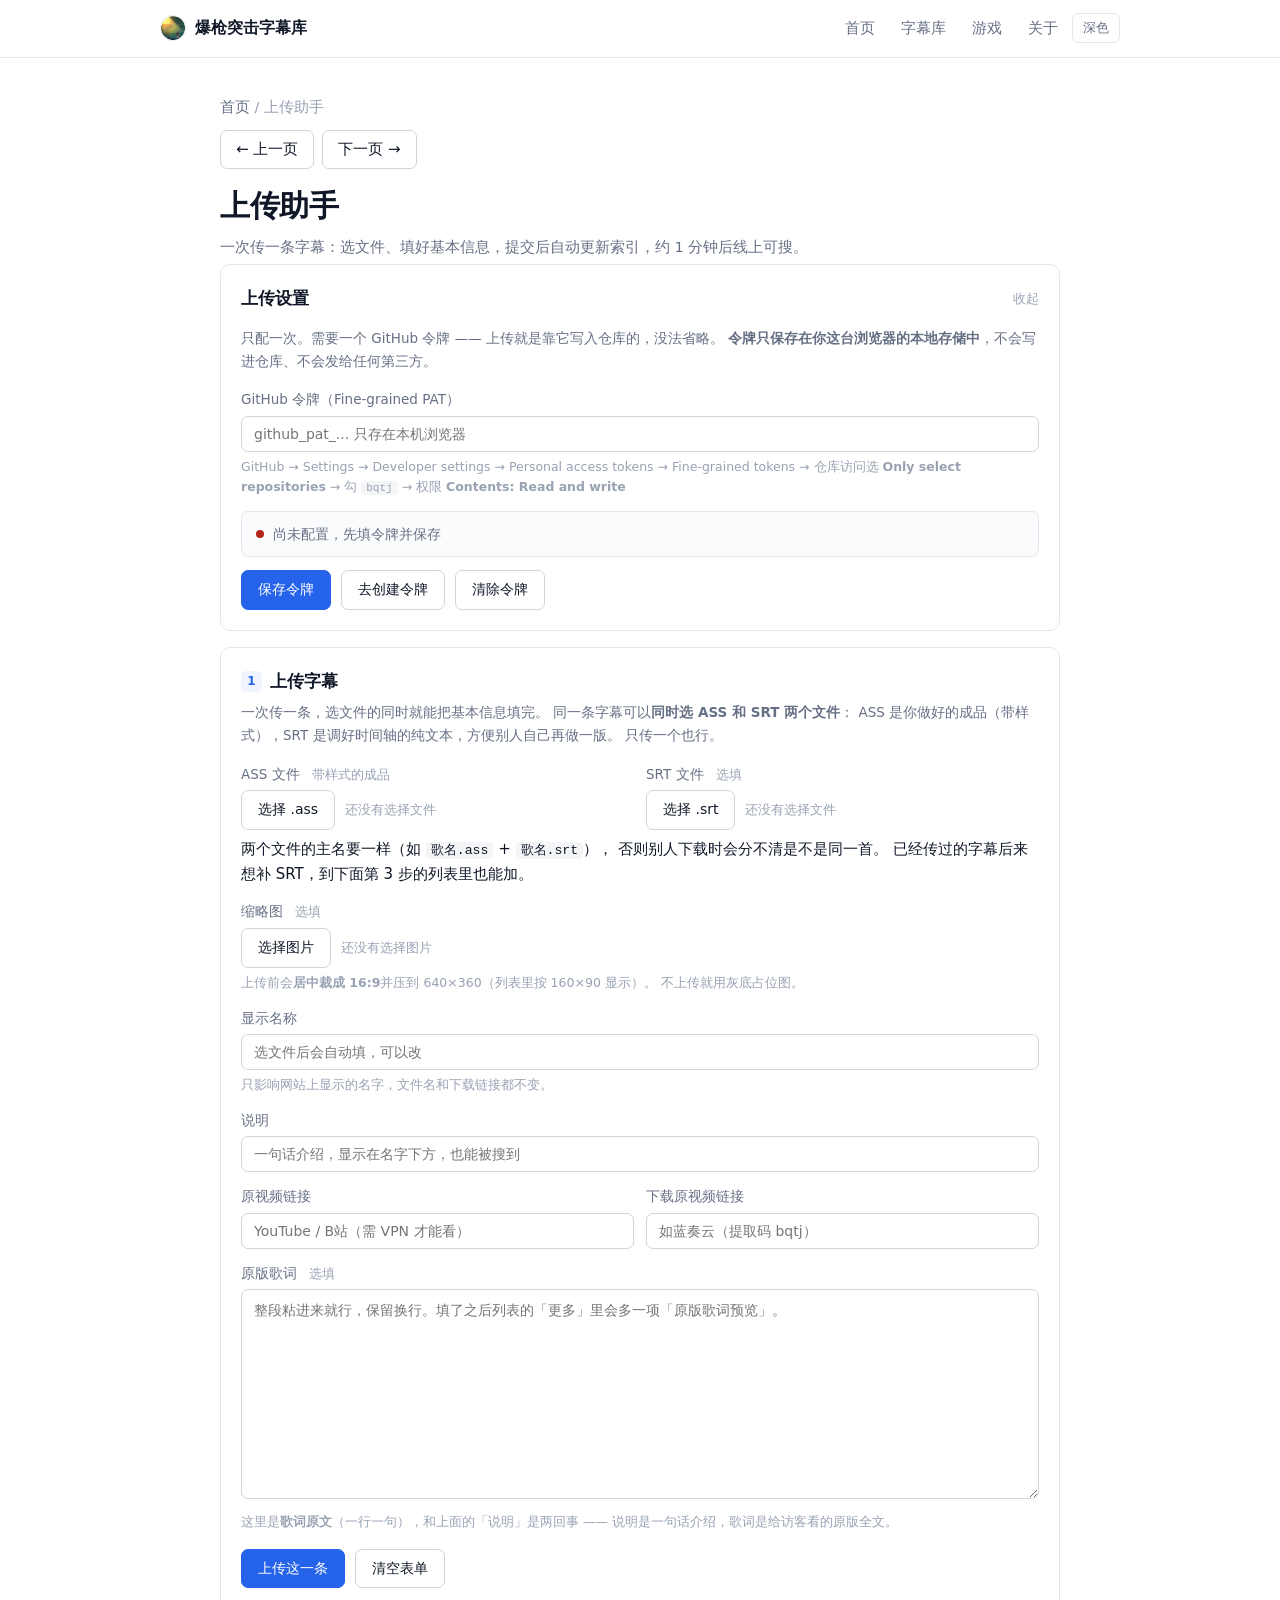
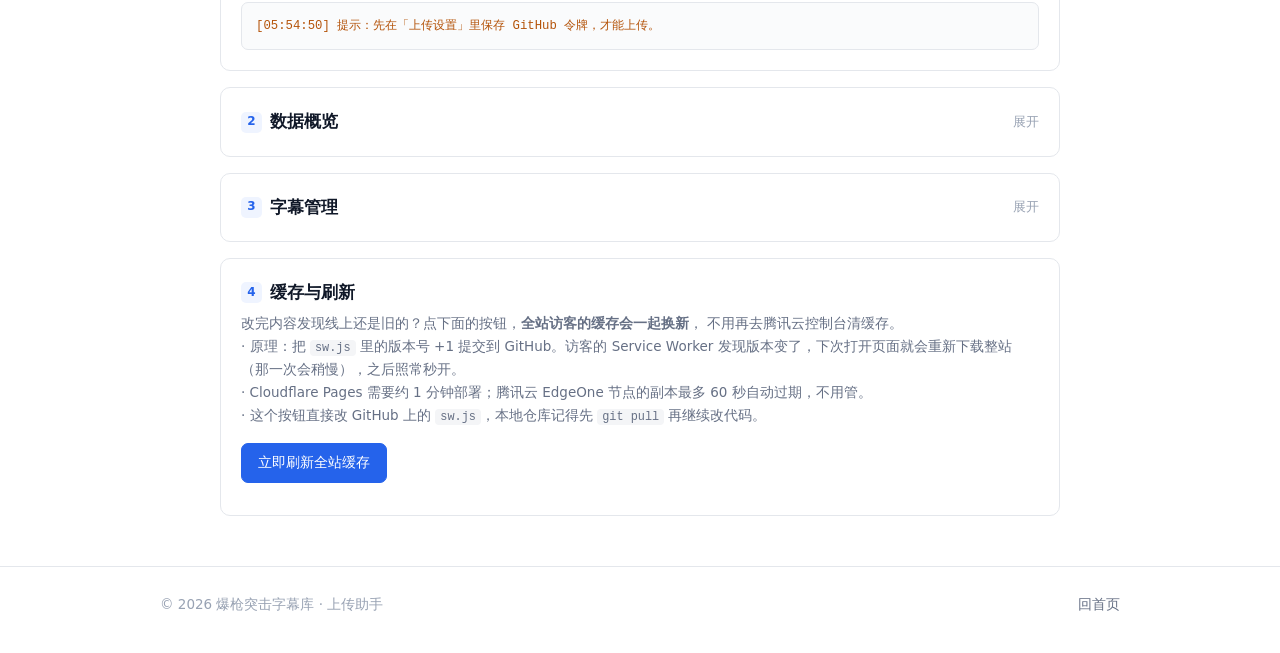
==== commit 2a61172a: "feat(stats): 数据概览重做（按天埋点 + 近7/30/90/全部折线图 + 下载Top3）；关于页删翻页按钮并重写介绍" ====
--- a/admin/index.html
+++ b/admin/index.html
@@ -7,7 +7,7 @@
 <meta name="robots" content="noindex, nofollow, noarchive">
 <link rel="icon" type="image/png" sizes="32x32" href="/assets/img/favicon-32.png">
 <link rel="apple-touch-icon" sizes="180x180" href="/assets/img/favicon-180.png">
-<link rel="stylesheet" href="/assets/css/style.css?v=22">
+<link rel="stylesheet" href="/assets/css/style.css?v=23">
 </head>
 <body>
 
@@ -172,10 +172,28 @@
     </p>
 
     <div class="stats" id="overview" style="margin-bottom:16px">
+      <div class="stat"><b>—</b><span>总下载</span></div>
+      <div class="stat"><b>—</b><span>今日新增</span></div>
       <div class="stat"><b>—</b><span>个字幕</span></div>
-      <div class="stat"><b>—</b><span>次下载</span></div>
       <div class="stat"><b>—</b><span>最近更新</span></div>
     </div>
+
+    <div class="chart-head">
+      <div class="range-tabs" id="rangeTabs">
+        <button type="button" class="range-btn active" data-range="7">近 7 天</button>
+        <button type="button" class="range-btn" data-range="30">近 30 天</button>
+        <button type="button" class="range-btn" data-range="90">近 90 天</button>
+        <button type="button" class="range-btn" data-range="all">全部</button>
+      </div>
+      <span class="result-info" id="chartInfo"></span>
+    </div>
+    <div class="chart-box" id="chartBox"><div class="result-info">加载中…</div></div>
+
+    <div class="top-head">
+      <h3>下载最多</h3>
+      <span class="result-info" id="topInfo"></span>
+    </div>
+    <div class="top-list" id="topList"></div>
 
     <div class="card-tools">
       <input class="input" type="search" id="statSearch" autocomplete="off"
@@ -266,6 +284,6 @@
 
 <script src="/assets/js/config.js?v=4"></script>
 <script src="/assets/js/site.js?v=24"></script>
-<script src="/assets/js/admin.js?v=11"></script>
+<script src="/assets/js/admin.js?v=12"></script>
 </body>
 </html>
--- a/assets/css/style.css
+++ b/assets/css/style.css
@@ -1262,6 +1262,123 @@
 .log .l-warn { color: var(--warn); }
 
 /* ============================ 下载统计表 ============================ */
+
+/* ---------- 数据概览：趋势图 + Top3（2026-10-17 重做） ---------- */
+
+.chart-head {
+  display: flex;
+  align-items: center;
+  justify-content: space-between;
+  gap: 12px;
+  flex-wrap: wrap;
+  margin: 4px 0 10px;
+}
+
+.range-tabs {
+  display: inline-flex;
+  gap: 4px;
+  padding: 3px;
+  border: 1px solid var(--border);
+  border-radius: var(--radius-sm);
+  background: var(--bg-soft);
+}
+.range-btn {
+  padding: 5px 12px;
+  border: 0;
+  border-radius: 5px;
+  background: transparent;
+  color: var(--text-muted);
+  font-family: inherit;
+  font-size: 13px;
+  font-weight: 500;
+  line-height: 1.4;
+  cursor: pointer;
+  transition: background 0.14s, color 0.14s;
+}
+.range-btn:hover { color: var(--text); }
+.range-btn.active {
+  background: var(--surface);
+  color: var(--text);
+  box-shadow: 0 1px 2px rgba(16, 24, 40, 0.08);
+}
+
+.chart-box {
+  border: 1px solid var(--border);
+  border-radius: var(--radius-sm);
+  background: var(--surface);
+  padding: 10px 8px 4px;
+  margin-bottom: 22px;
+}
+.chart { display: block; width: 100%; height: auto; }
+.ch-grid { stroke: var(--border); stroke-width: 1; stroke-dasharray: 3 4; }
+.ch-axis { fill: var(--text-dim); font-size: 10.5px; font-family: var(--font); }
+.ch-line { fill: none; stroke: var(--accent); stroke-width: 2; stroke-linejoin: round; stroke-linecap: round; }
+/* 站点规范禁止渐变，面积用同色低透明度 */
+.ch-area { fill: var(--accent); opacity: 0.08; stroke: none; }
+.ch-dot { fill: transparent; cursor: default; }
+.ch-dot:hover { fill: var(--accent); opacity: 0.55; }
+
+.top-head {
+  display: flex;
+  align-items: baseline;
+  gap: 10px;
+  margin: 0 0 10px;
+}
+.top-head h3 { margin: 0; font-size: 15.5px; font-weight: 600; }
+
+.top-list {
+  display: grid;
+  grid-template-columns: repeat(auto-fill, minmax(232px, 1fr));
+  gap: 10px;
+  margin-bottom: 22px;
+}
+.top-card {
+  position: relative;
+  display: flex;
+  align-items: center;
+  gap: 10px;
+  padding: 10px 12px;
+  border: 1px solid var(--border);
+  border-radius: var(--radius-sm);
+  background: var(--surface);
+  color: var(--text);
+  text-decoration: none;
+  transition: border-color 0.14s, background 0.14s;
+}
+.top-card:hover { border-color: var(--accent); background: var(--bg-soft); }
+.top-rank {
+  flex: none;
+  width: 20px;
+  height: 20px;
+  border-radius: 50%;
+  background: var(--accent);
+  color: #fff;
+  font-size: 11.5px;
+  font-weight: 700;
+  line-height: 20px;
+  text-align: center;
+}
+.top-thumb {
+  flex: none;
+  width: 56px;
+  height: 32px;
+  border-radius: 4px;
+  object-fit: cover;
+  background: var(--bg-soft);
+}
+.top-thumb.no-thumb { display: block; }
+.top-main { display: flex; flex-direction: column; gap: 2px; min-width: 0; }
+.top-name {
+  font-size: 13.5px;
+  font-weight: 500;
+  line-height: 1.35;
+  overflow: hidden;
+  text-overflow: ellipsis;
+  display: -webkit-box;
+  -webkit-line-clamp: 2;
+  -webkit-box-orient: vertical;
+}
+.top-meta { font-size: 12px; color: var(--text-muted); }
 
 .table-wrap { overflow-x: auto; }
 
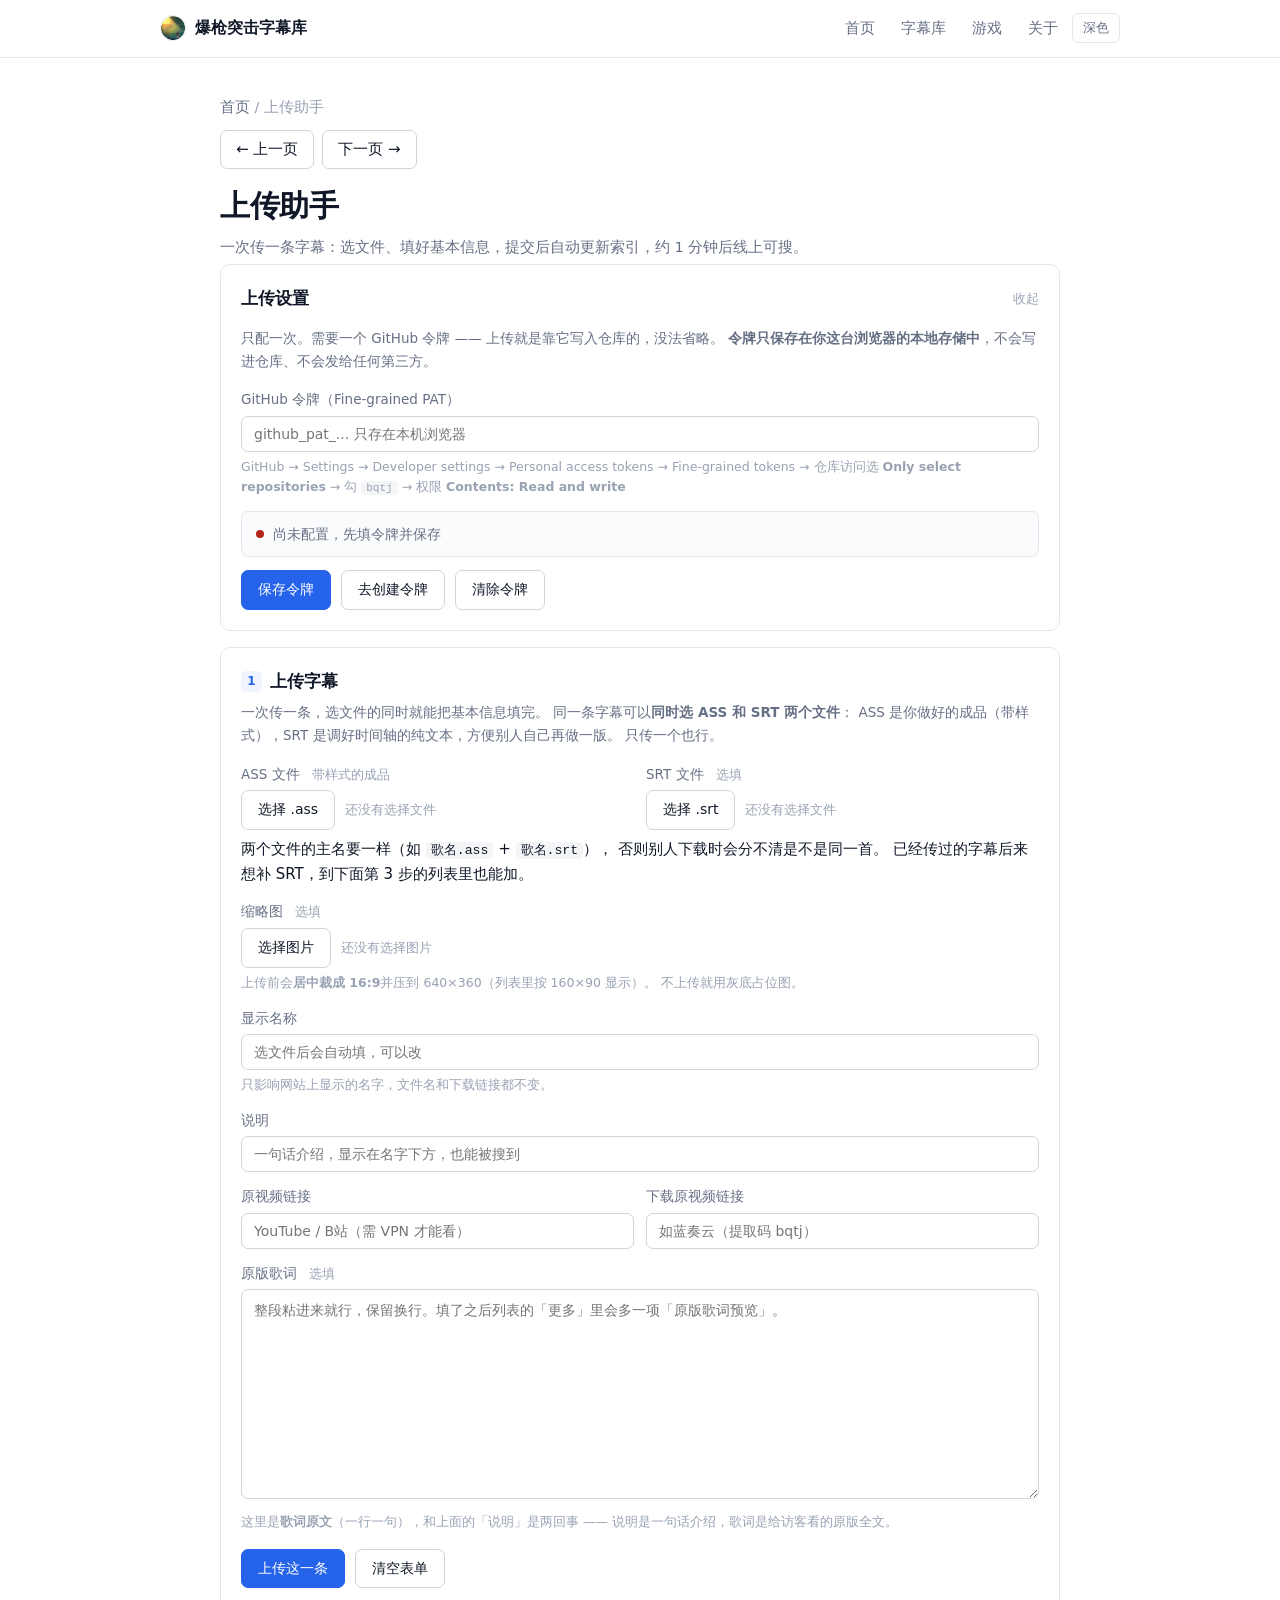
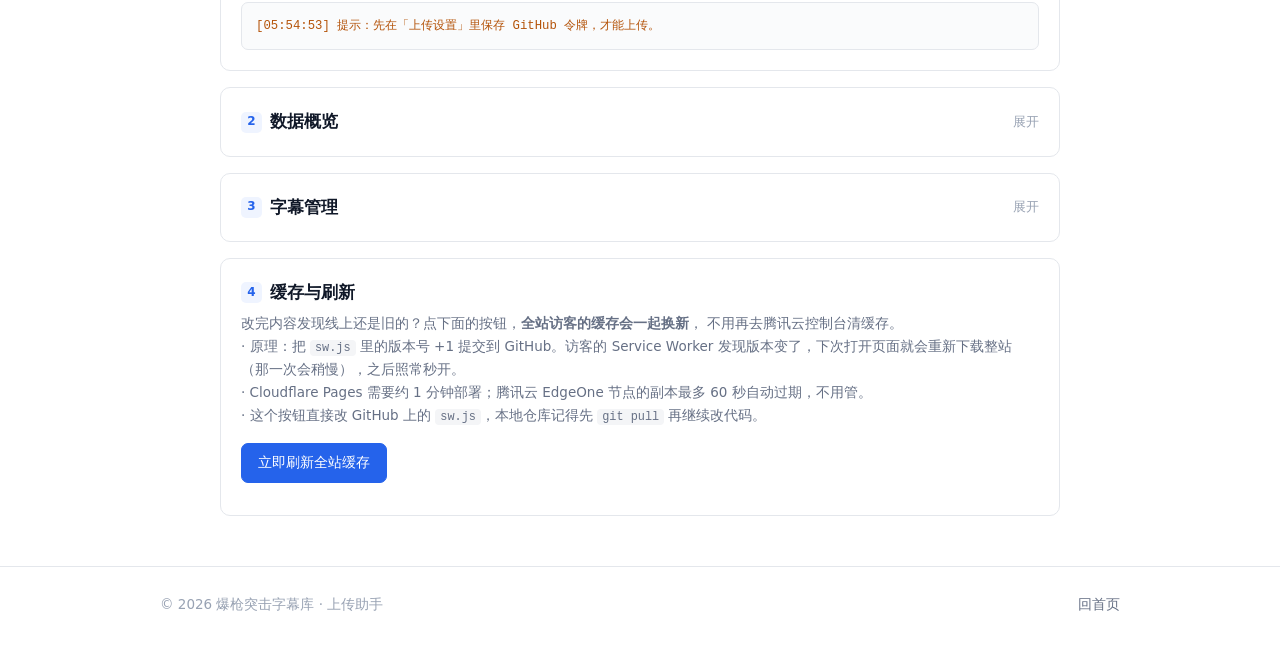
==== commit c4b523c6: "fix(admin): 「按下载量排序查看」外链改为就地「看下载排行」（清搜索+滚到表+闪一下），排行表加名次列" ====
--- a/admin/index.html
+++ b/admin/index.html
@@ -7,7 +7,7 @@
 <meta name="robots" content="noindex, nofollow, noarchive">
 <link rel="icon" type="image/png" sizes="32x32" href="/assets/img/favicon-32.png">
 <link rel="apple-touch-icon" sizes="180x180" href="/assets/img/favicon-180.png">
-<link rel="stylesheet" href="/assets/css/style.css?v=23">
+<link rel="stylesheet" href="/assets/css/style.css?v=24">
 </head>
 <body>
 
@@ -199,7 +199,7 @@
       <input class="input" type="search" id="statSearch" autocomplete="off"
              placeholder="搜索文件名">
       <button class="btn btn-sm" id="btnReloadStats">刷新</button>
-      <a class="btn btn-sm" href="/subs/?sort=count-desc">按下载量排序查看</a>
+      <button class="btn btn-sm" id="btnGoRank">看下载排行</button>
     </div>
 
     <div class="result-info" id="statSummary">加载中…</div>
@@ -284,6 +284,6 @@
 
 <script src="/assets/js/config.js?v=4"></script>
 <script src="/assets/js/site.js?v=24"></script>
-<script src="/assets/js/admin.js?v=12"></script>
+<script src="/assets/js/admin.js?v=13"></script>
 </body>
 </html>
--- a/assets/css/style.css
+++ b/assets/css/style.css
@@ -1379,6 +1379,19 @@
   -webkit-box-orient: vertical;
 }
 .top-meta { font-size: 12px; color: var(--text-muted); }
+
+/* 排行的名次列 + 「看下载排行」滚过去时闪一下 */
+.stat-table .rank-cell {
+  width: 44px;
+  color: var(--text-dim);
+  font-variant-numeric: tabular-nums;
+  text-align: right;
+}
+.table-wrap.flash { animation: tbl-flash 1.2s ease-out; }
+@keyframes tbl-flash {
+  0% { background: var(--accent-soft); }
+  100% { background: transparent; }
+}
 
 .table-wrap { overflow-x: auto; }
 
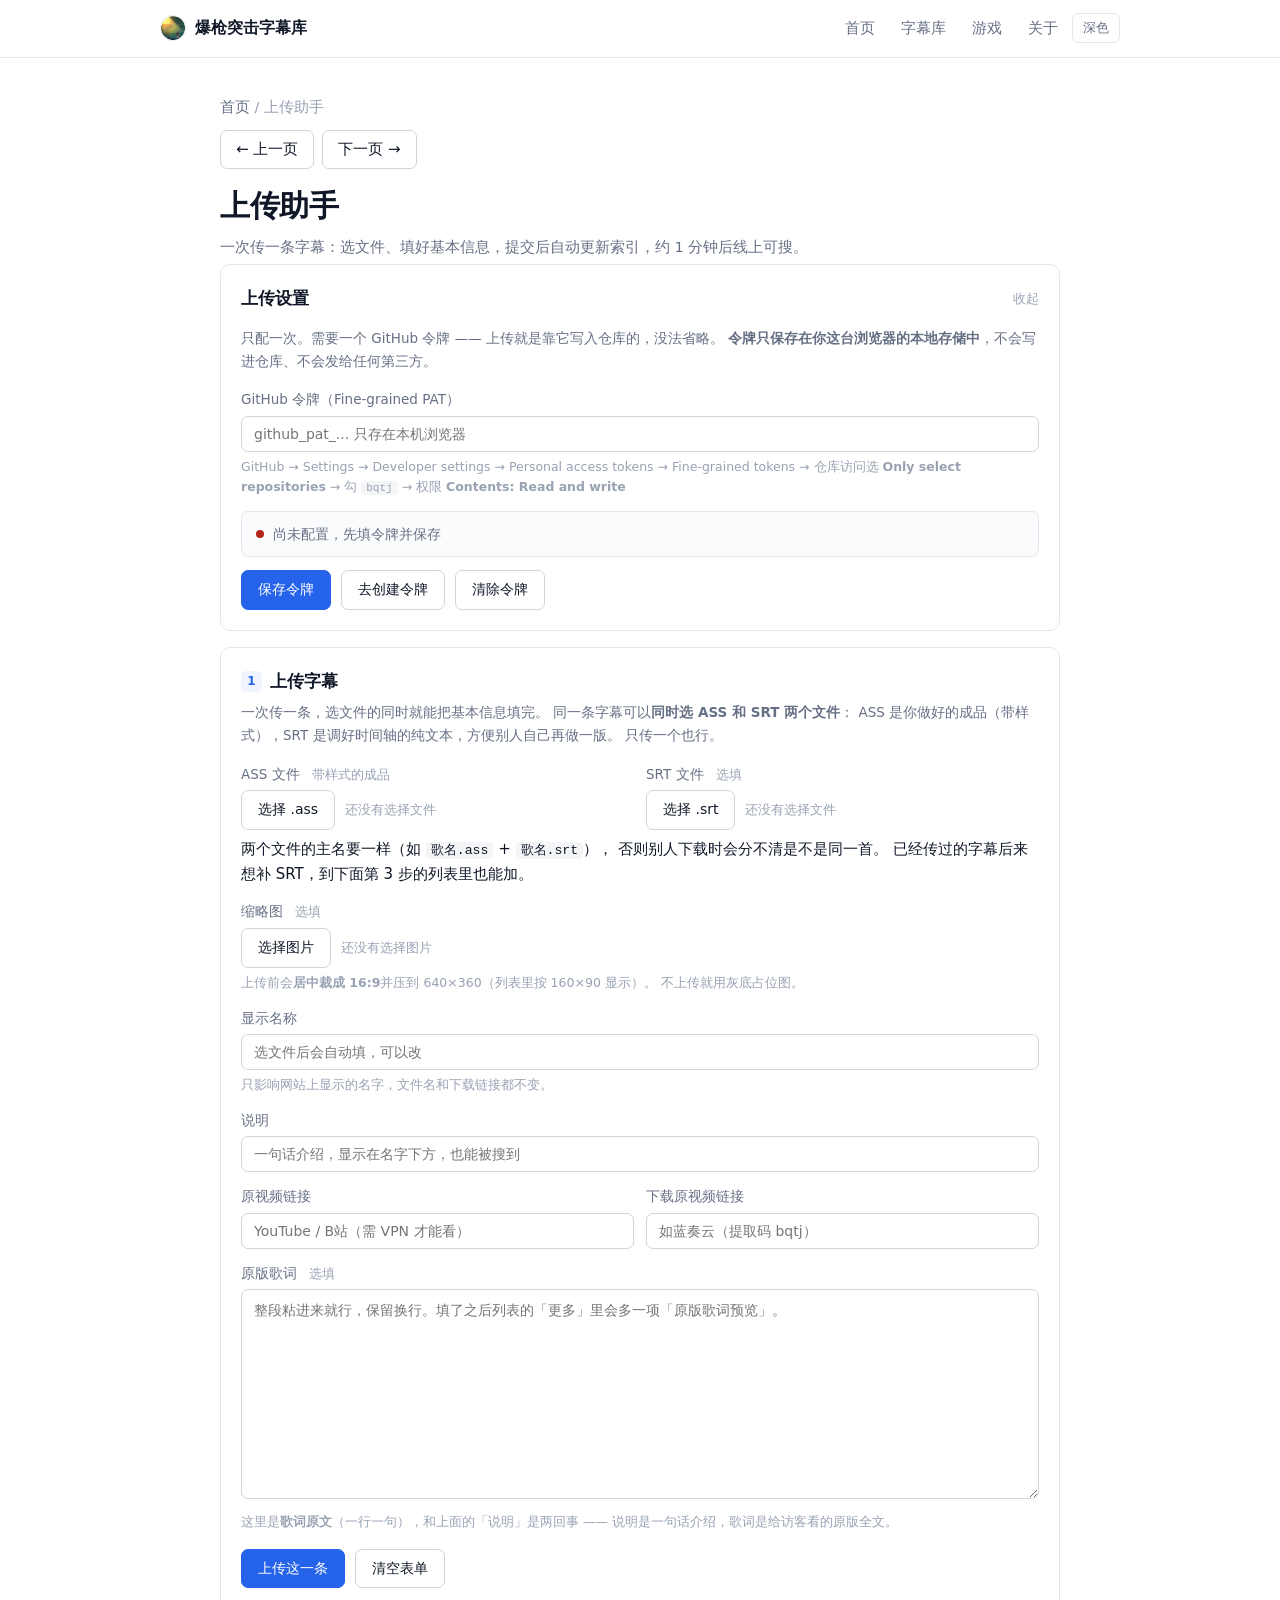
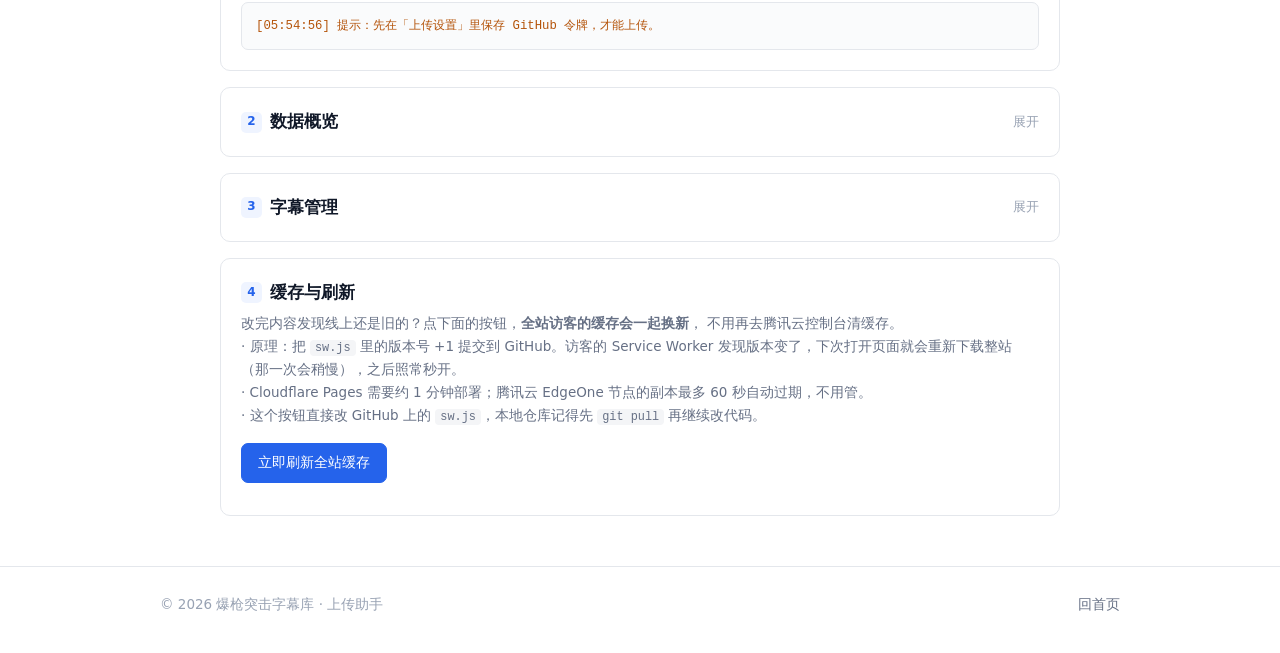
==== commit b5bf3850: "feat(admin): 下载排行支持按次数/按最近下载两种排序，并加分页（一页 20）" ====
--- a/admin/index.html
+++ b/admin/index.html
@@ -7,7 +7,7 @@
 <meta name="robots" content="noindex, nofollow, noarchive">
 <link rel="icon" type="image/png" sizes="32x32" href="/assets/img/favicon-32.png">
 <link rel="apple-touch-icon" sizes="180x180" href="/assets/img/favicon-180.png">
-<link rel="stylesheet" href="/assets/css/style.css?v=24">
+<link rel="stylesheet" href="/assets/css/style.css?v=25">
 </head>
 <body>
 
@@ -195,6 +195,14 @@
     </div>
     <div class="top-list" id="topList"></div>
 
+    <div class="chart-head">
+      <div class="range-tabs" id="statSortTabs">
+        <button type="button" class="range-btn active" data-sort="n">按下载次数</button>
+        <button type="button" class="range-btn" data-sort="ts">按最近下载</button>
+      </div>
+      <span class="result-info" id="statSortInfo"></span>
+    </div>
+
     <div class="card-tools">
       <input class="input" type="search" id="statSearch" autocomplete="off"
              placeholder="搜索文件名">
@@ -284,6 +292,6 @@
 
 <script src="/assets/js/config.js?v=4"></script>
 <script src="/assets/js/site.js?v=24"></script>
-<script src="/assets/js/admin.js?v=13"></script>
+<script src="/assets/js/admin.js?v=14"></script>
 </body>
 </html>
--- a/assets/css/style.css
+++ b/assets/css/style.css
@@ -1386,6 +1386,11 @@
   color: var(--text-dim);
   font-variant-numeric: tabular-nums;
   text-align: right;
+}
+.stat-table .ts-cell {
+  white-space: nowrap;
+  color: var(--text-muted);
+  font-size: 12.5px;
 }
 .table-wrap.flash { animation: tbl-flash 1.2s ease-out; }
 @keyframes tbl-flash {
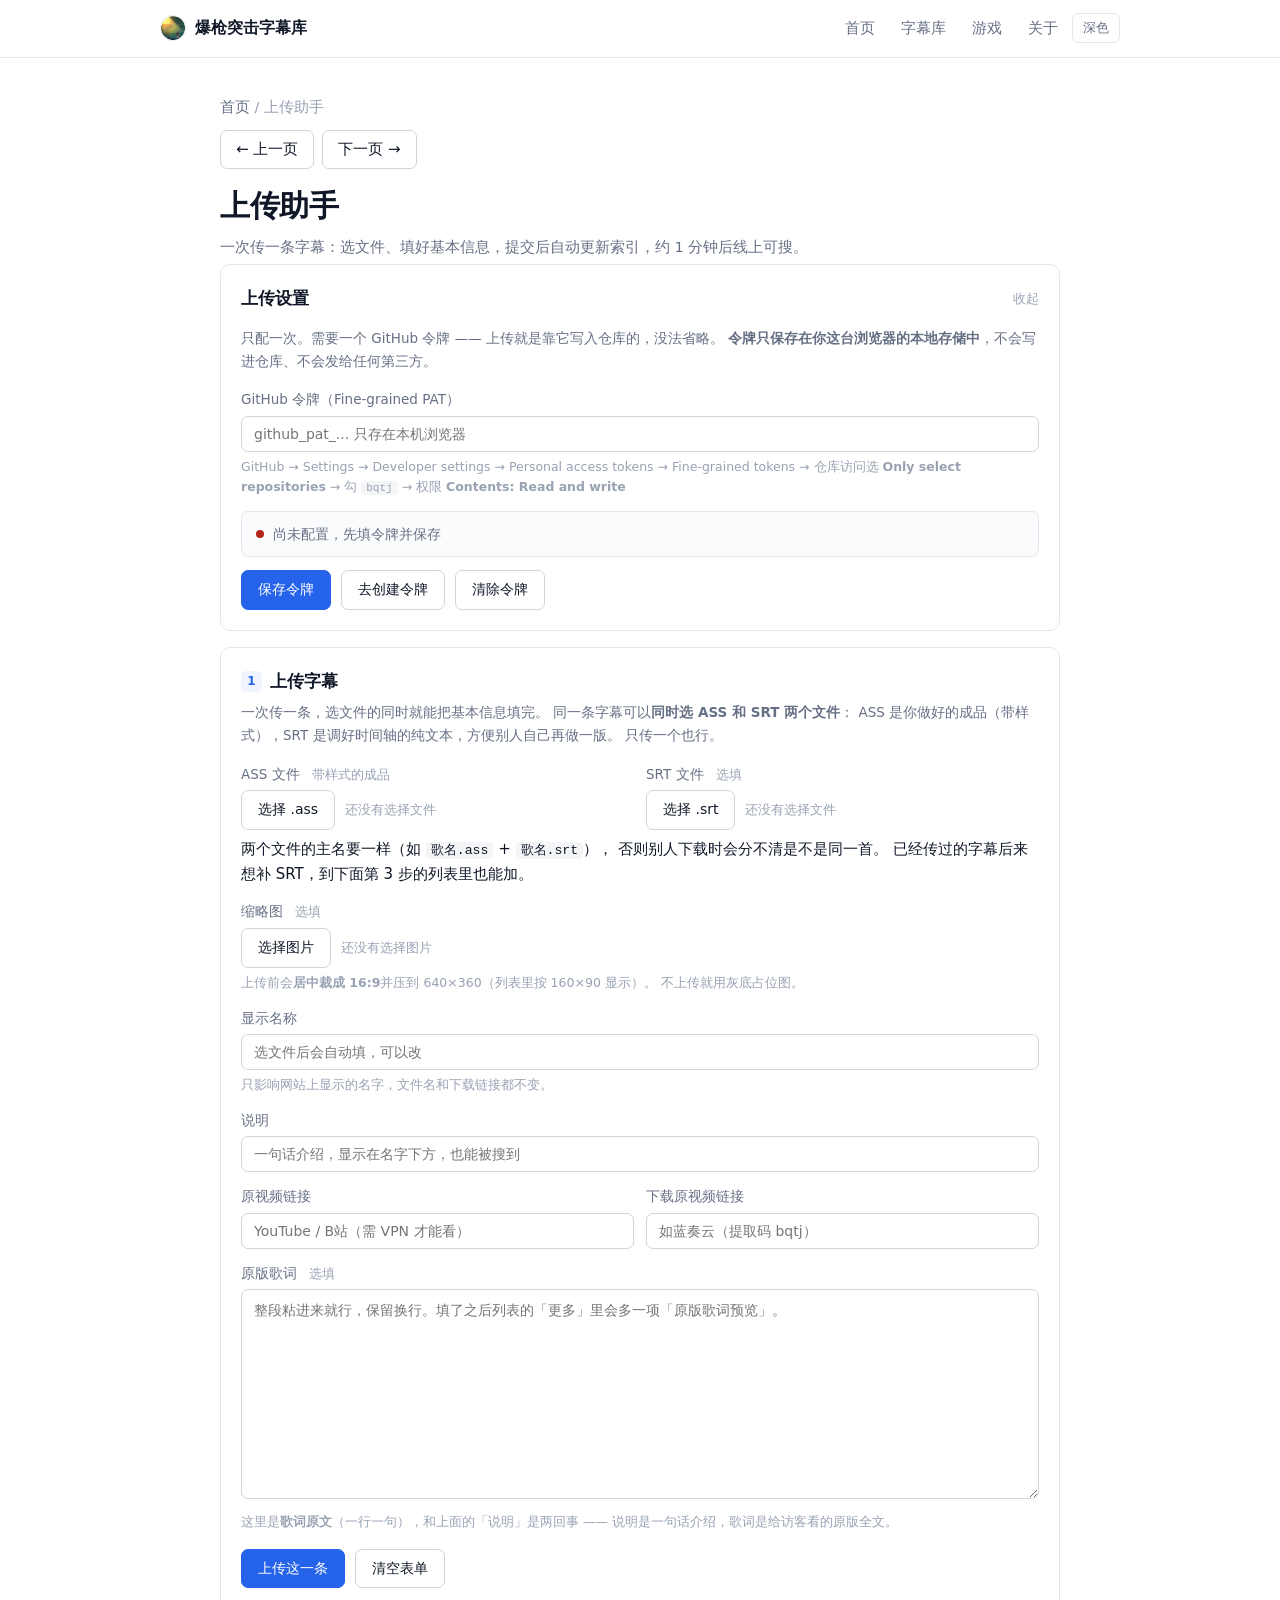
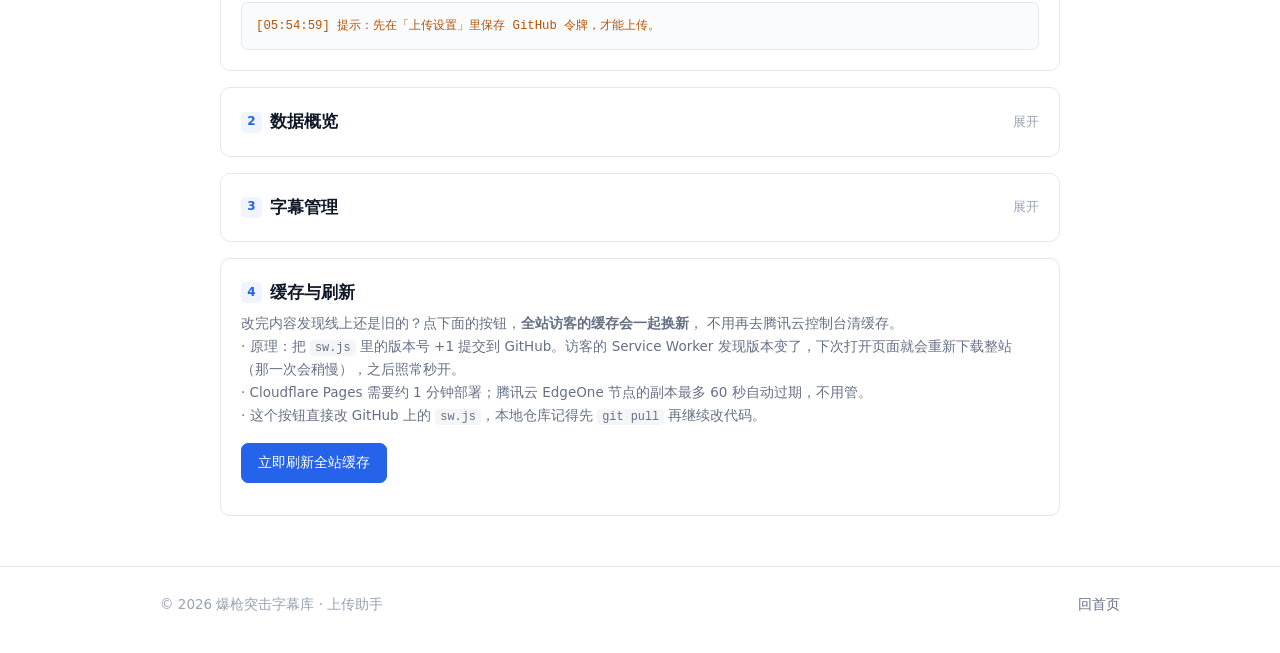
==== commit 1eb05baf: "fix(admin): 排序切换挪到搜索框旁边并加「排序」标签（原来单独一行，和时段胶囊长得一样找不到）" ====
--- a/admin/index.html
+++ b/admin/index.html
@@ -195,15 +195,14 @@
     </div>
     <div class="top-list" id="topList"></div>
 
-    <div class="chart-head">
+    <!-- 排序切换放在表格正上方、紧挨着搜索框 —— 原来单独一行摆在 Top3 下面，
+         和上方的「近7/30/90天」胶囊长得一样，用户反馈「找不到切换键」 -->
+    <div class="card-tools">
+      <span style="font-size:13px;color:var(--text-muted)">排序</span>
       <div class="range-tabs" id="statSortTabs">
-        <button type="button" class="range-btn active" data-sort="n">按下载次数</button>
-        <button type="button" class="range-btn" data-sort="ts">按最近下载</button>
-      </div>
-      <span class="result-info" id="statSortInfo"></span>
-    </div>
-
-    <div class="card-tools">
+        <button type="button" class="range-btn active" data-sort="n">下载次数</button>
+        <button type="button" class="range-btn" data-sort="ts">最近下载</button>
+      </div>
       <input class="input" type="search" id="statSearch" autocomplete="off"
              placeholder="搜索文件名">
       <button class="btn btn-sm" id="btnReloadStats">刷新</button>
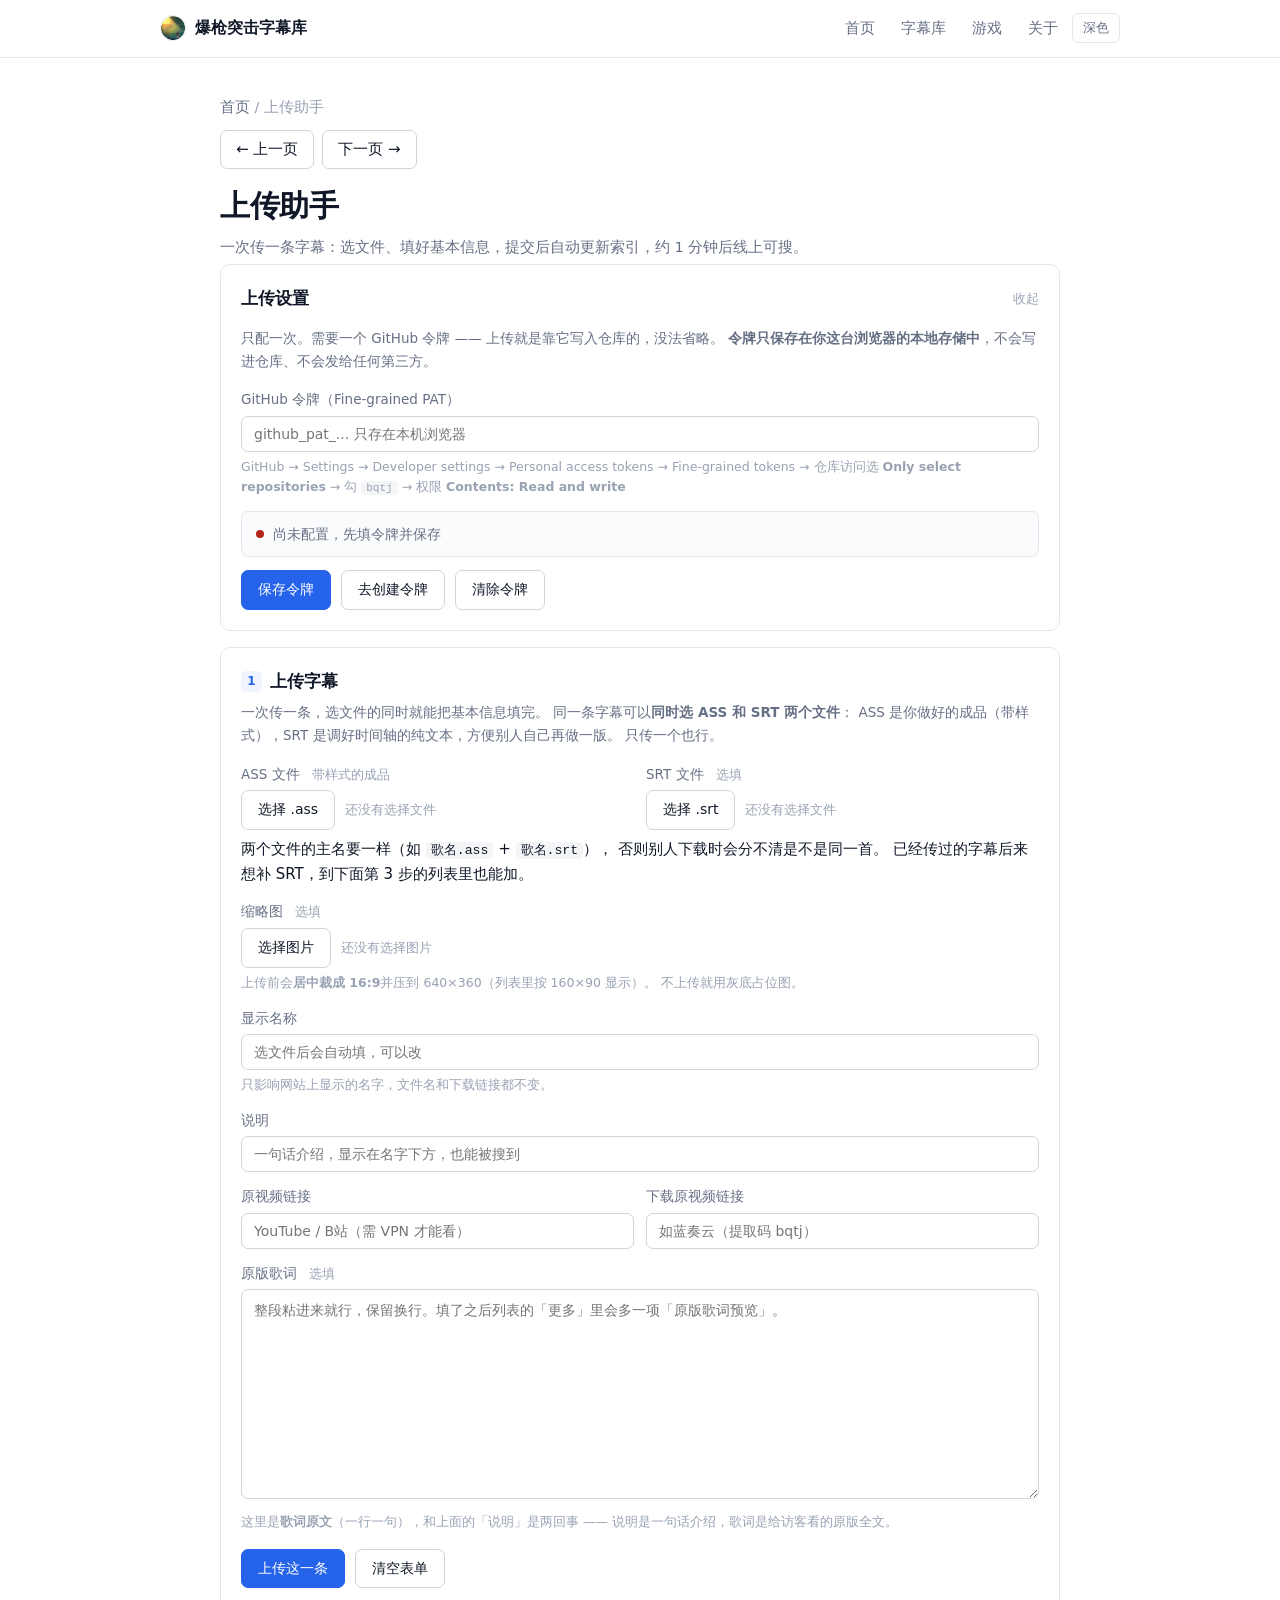
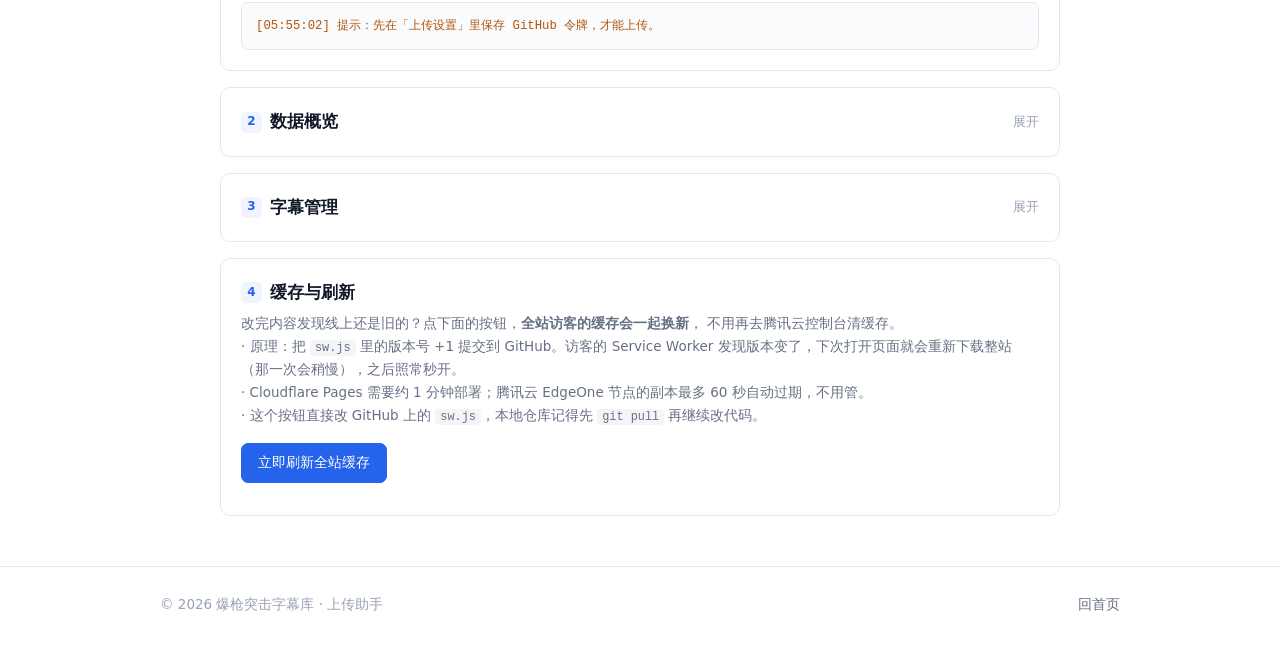
==== commit d576baa2: "fix(admin): 删除多余的「看下载排行」按钮（排序切换已在表格上方）" ====
--- a/admin/index.html
+++ b/admin/index.html
@@ -206,7 +206,6 @@
       <input class="input" type="search" id="statSearch" autocomplete="off"
              placeholder="搜索文件名">
       <button class="btn btn-sm" id="btnReloadStats">刷新</button>
-      <button class="btn btn-sm" id="btnGoRank">看下载排行</button>
     </div>
 
     <div class="result-info" id="statSummary">加载中…</div>
@@ -291,6 +290,6 @@
 
 <script src="/assets/js/config.js?v=4"></script>
 <script src="/assets/js/site.js?v=24"></script>
-<script src="/assets/js/admin.js?v=14"></script>
+<script src="/assets/js/admin.js?v=15"></script>
 </body>
 </html>
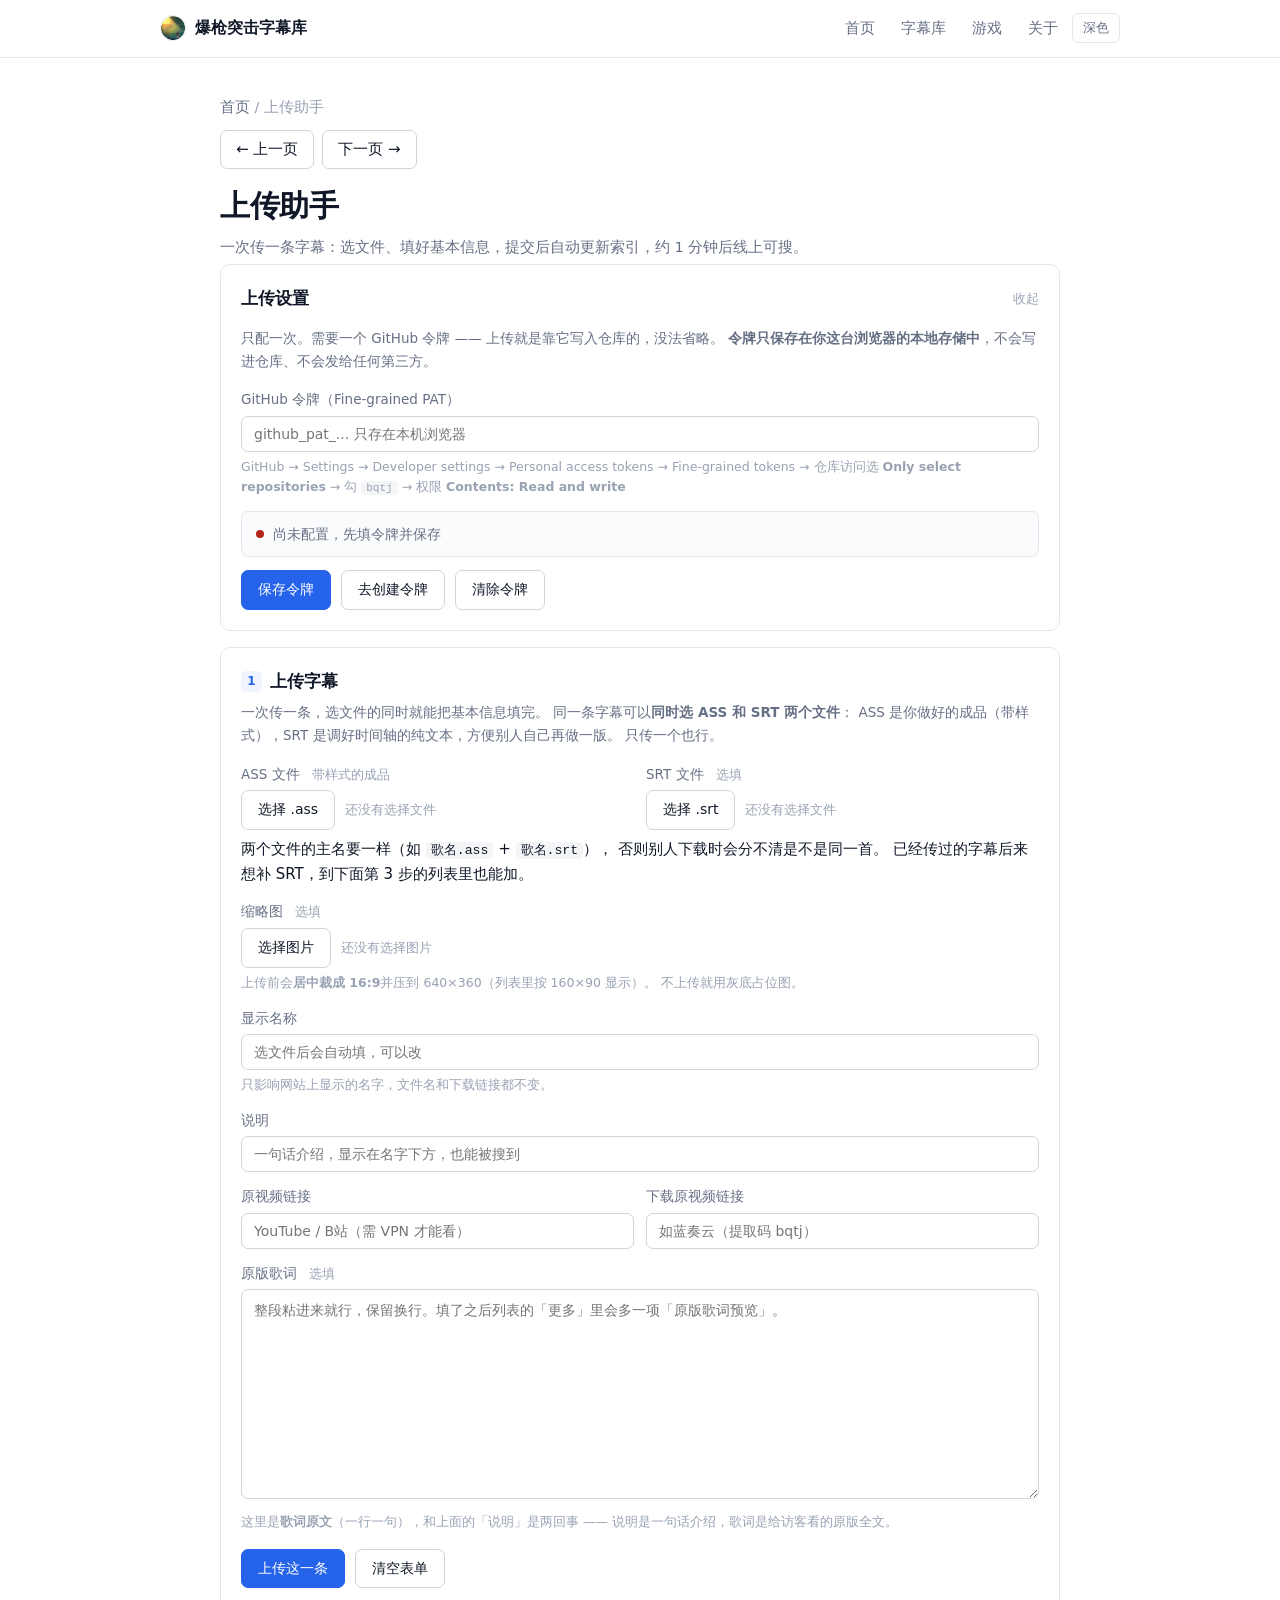
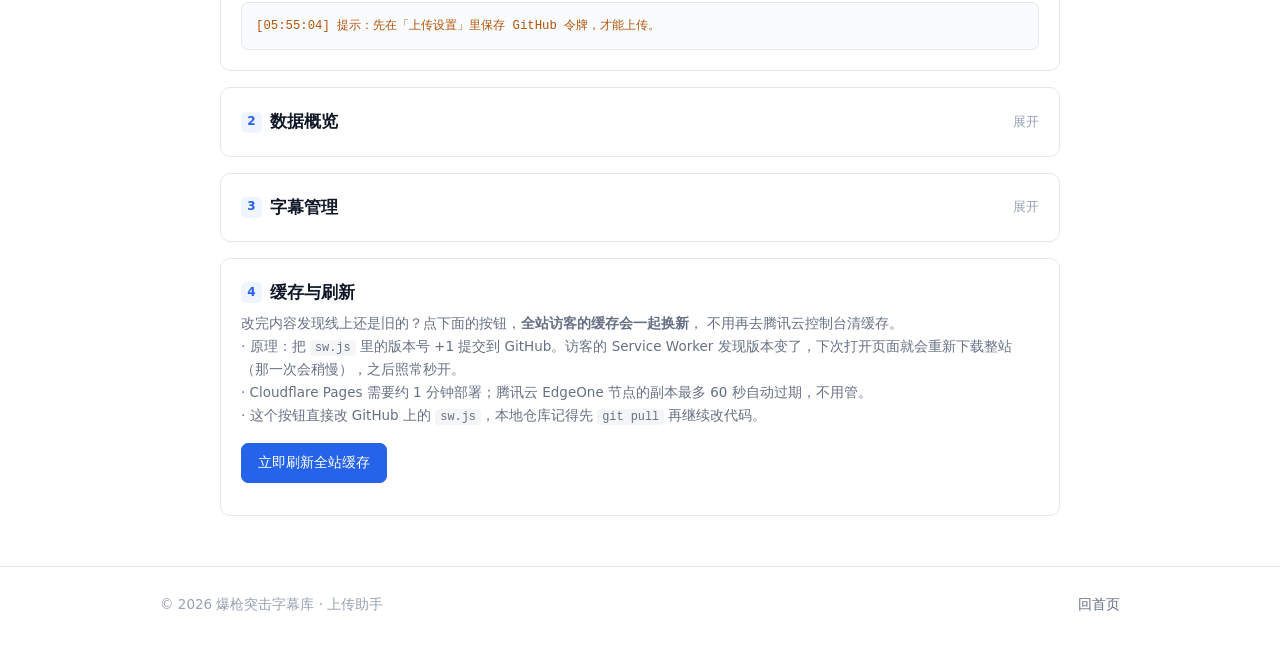
==== commit 6584cc80: "feat(about): 重写关于页 —— 站点地址上移成卡片、统一排版规则（去掉内联 margin/<br> 手搓列表）" ====
--- a/admin/index.html
+++ b/admin/index.html
@@ -7,7 +7,7 @@
 <meta name="robots" content="noindex, nofollow, noarchive">
 <link rel="icon" type="image/png" sizes="32x32" href="/assets/img/favicon-32.png">
 <link rel="apple-touch-icon" sizes="180x180" href="/assets/img/favicon-180.png">
-<link rel="stylesheet" href="/assets/css/style.css?v=25">
+<link rel="stylesheet" href="/assets/css/style.css?v=26">
 </head>
 <body>
 
--- a/assets/css/style.css
+++ b/assets/css/style.css
@@ -387,6 +387,68 @@
   line-height: 1.7;
 }
 .notice b { color: var(--text); }
+
+/* ============================ 关于页 ============================ */
+/* 之前整页全靠内联样式（每个 h2 都挂着 margin-top:34px），间距不一致、
+   列表用 <br>+「·」手搓，窄屏一换行就散。这里统一成一套规则。 */
+
+.about h2 {
+  margin: 34px 0 10px;
+  font-size: 19px;
+  font-weight: 600;
+  letter-spacing: -0.2px;
+}
+.about h2:first-child { margin-top: 0; }
+
+.about p {
+  margin: 0 0 10px;
+  color: var(--text-muted);
+  font-size: 14.5px;
+  line-height: 1.75;
+}
+.about p:last-child { margin-bottom: 0; }
+
+.about-list {
+  margin: 0 0 10px;
+  padding-left: 20px;
+  color: var(--text-muted);
+  font-size: 14.5px;
+  line-height: 1.75;
+}
+.about-list li { margin-bottom: 6px; }
+.about-list li:last-child { margin-bottom: 0; }
+.about-list b { color: var(--text); }
+
+/* 站点地址：做成两块可点的卡片，放最前面 */
+.about-addr {
+  display: grid;
+  grid-template-columns: repeat(auto-fit, minmax(210px, 1fr));
+  gap: 10px;
+}
+.addr-card {
+  display: flex;
+  flex-direction: column;
+  gap: 3px;
+  padding: 12px 14px;
+  border: 1px solid var(--border);
+  border-radius: var(--radius-sm);
+  background: var(--surface);
+  color: var(--text);
+  text-decoration: none;
+  transition: border-color 0.14s, background 0.14s;
+}
+.addr-card:hover { border-color: var(--accent); background: var(--bg-soft); }
+.addr-card b { font-size: 14.5px; font-weight: 600; }
+.addr-card span { font-size: 12.5px; color: var(--text-muted); }
+
+.about-foot {
+  margin-top: 34px;
+  padding-top: 16px;
+  border-top: 1px solid var(--border);
+  color: var(--text-dim);
+  font-size: 12.5px;
+  line-height: 1.7;
+}
 
 /* ============================ 工具栏 ============================ */
 
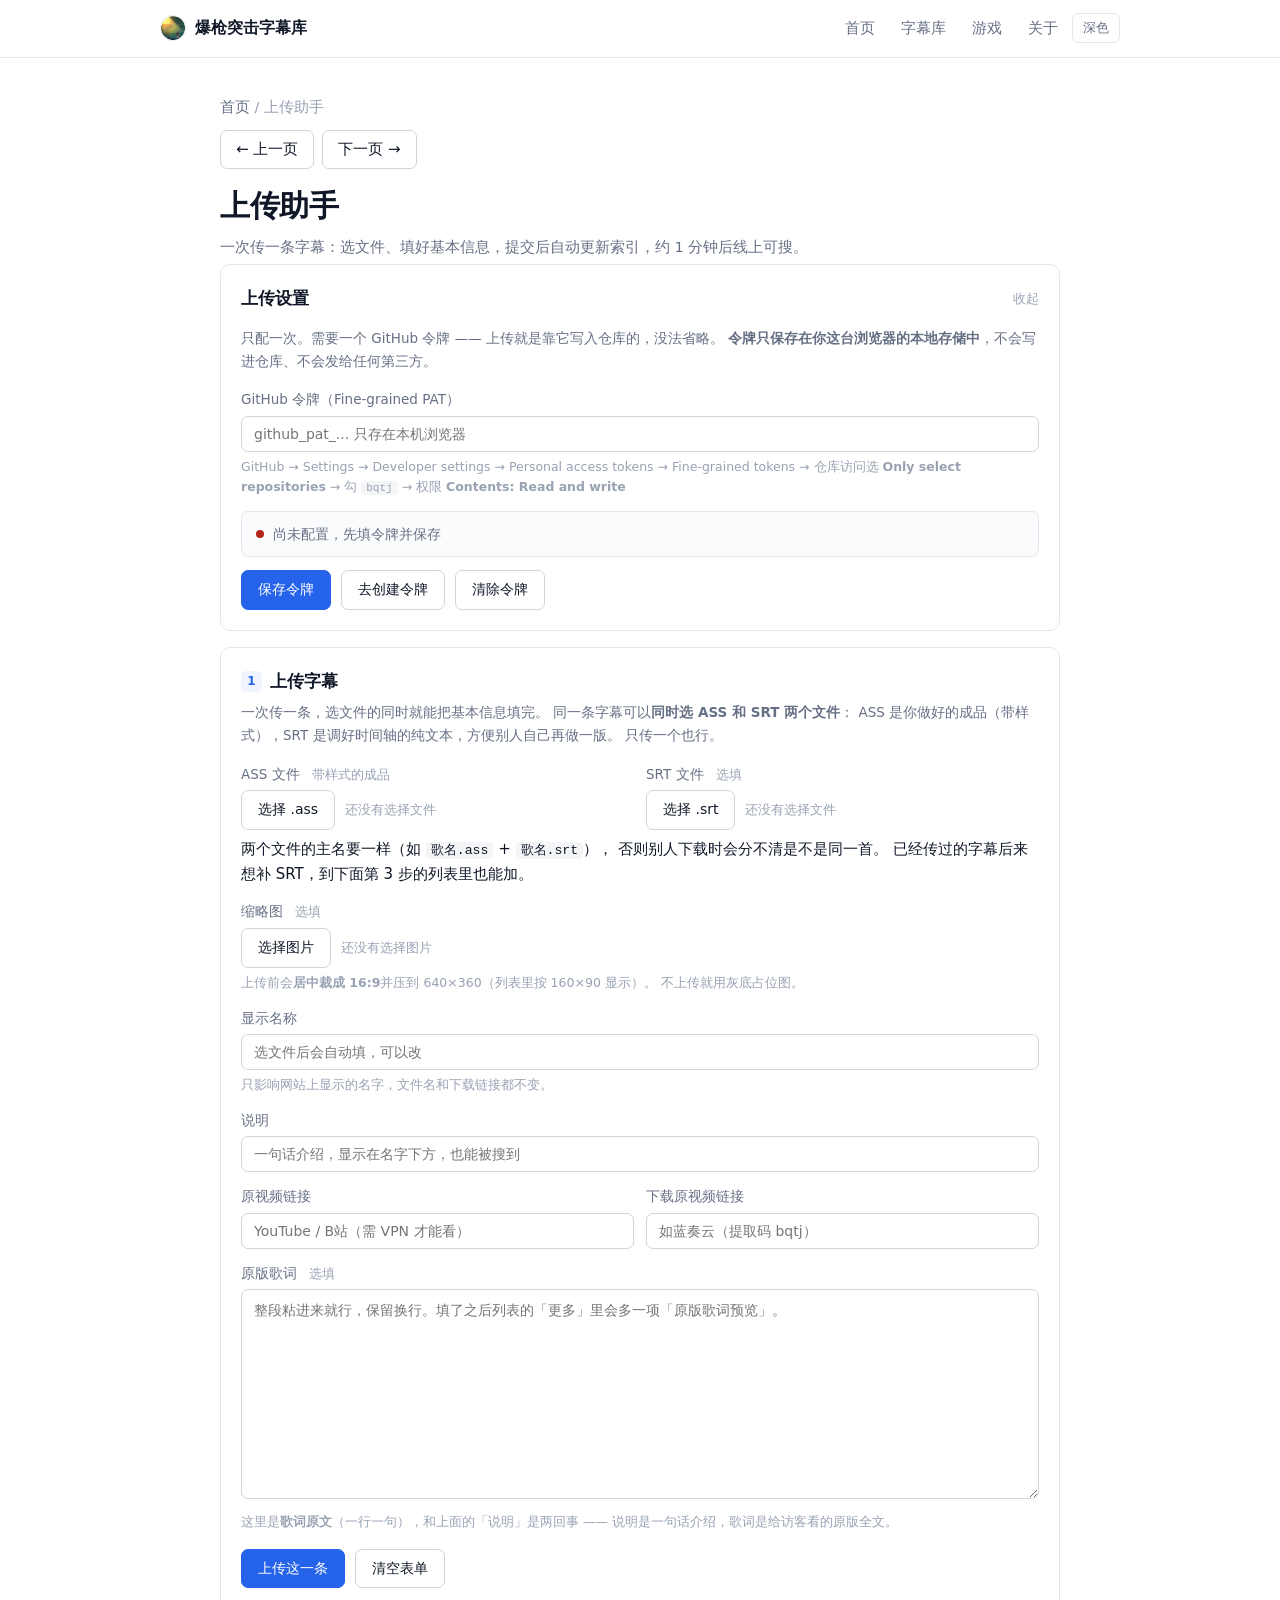
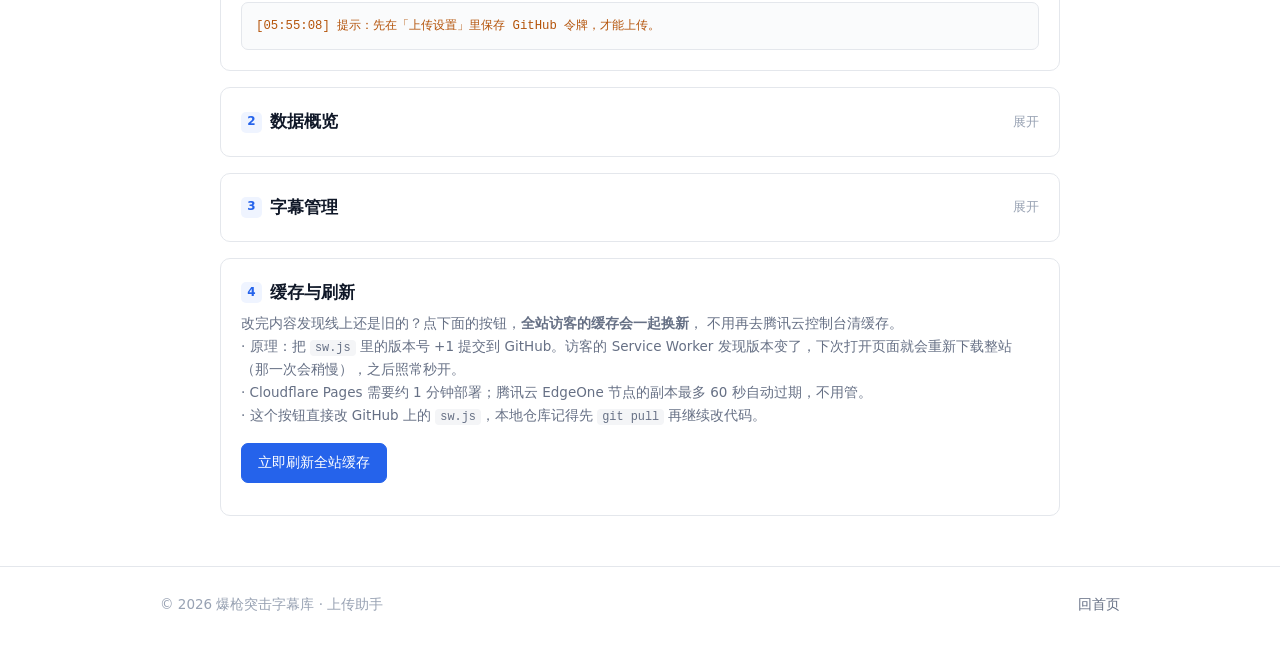
==== commit e8eae036: "perf(thumb): 缩略图改双尺寸 + WebP —— 列表用 320x180，详情页才用 640x360" ====
--- a/admin/index.html
+++ b/admin/index.html
@@ -290,6 +290,6 @@
 
 <script src="/assets/js/config.js?v=4"></script>
 <script src="/assets/js/site.js?v=24"></script>
-<script src="/assets/js/admin.js?v=15"></script>
+<script src="/assets/js/admin.js?v=16"></script>
 </body>
 </html>
